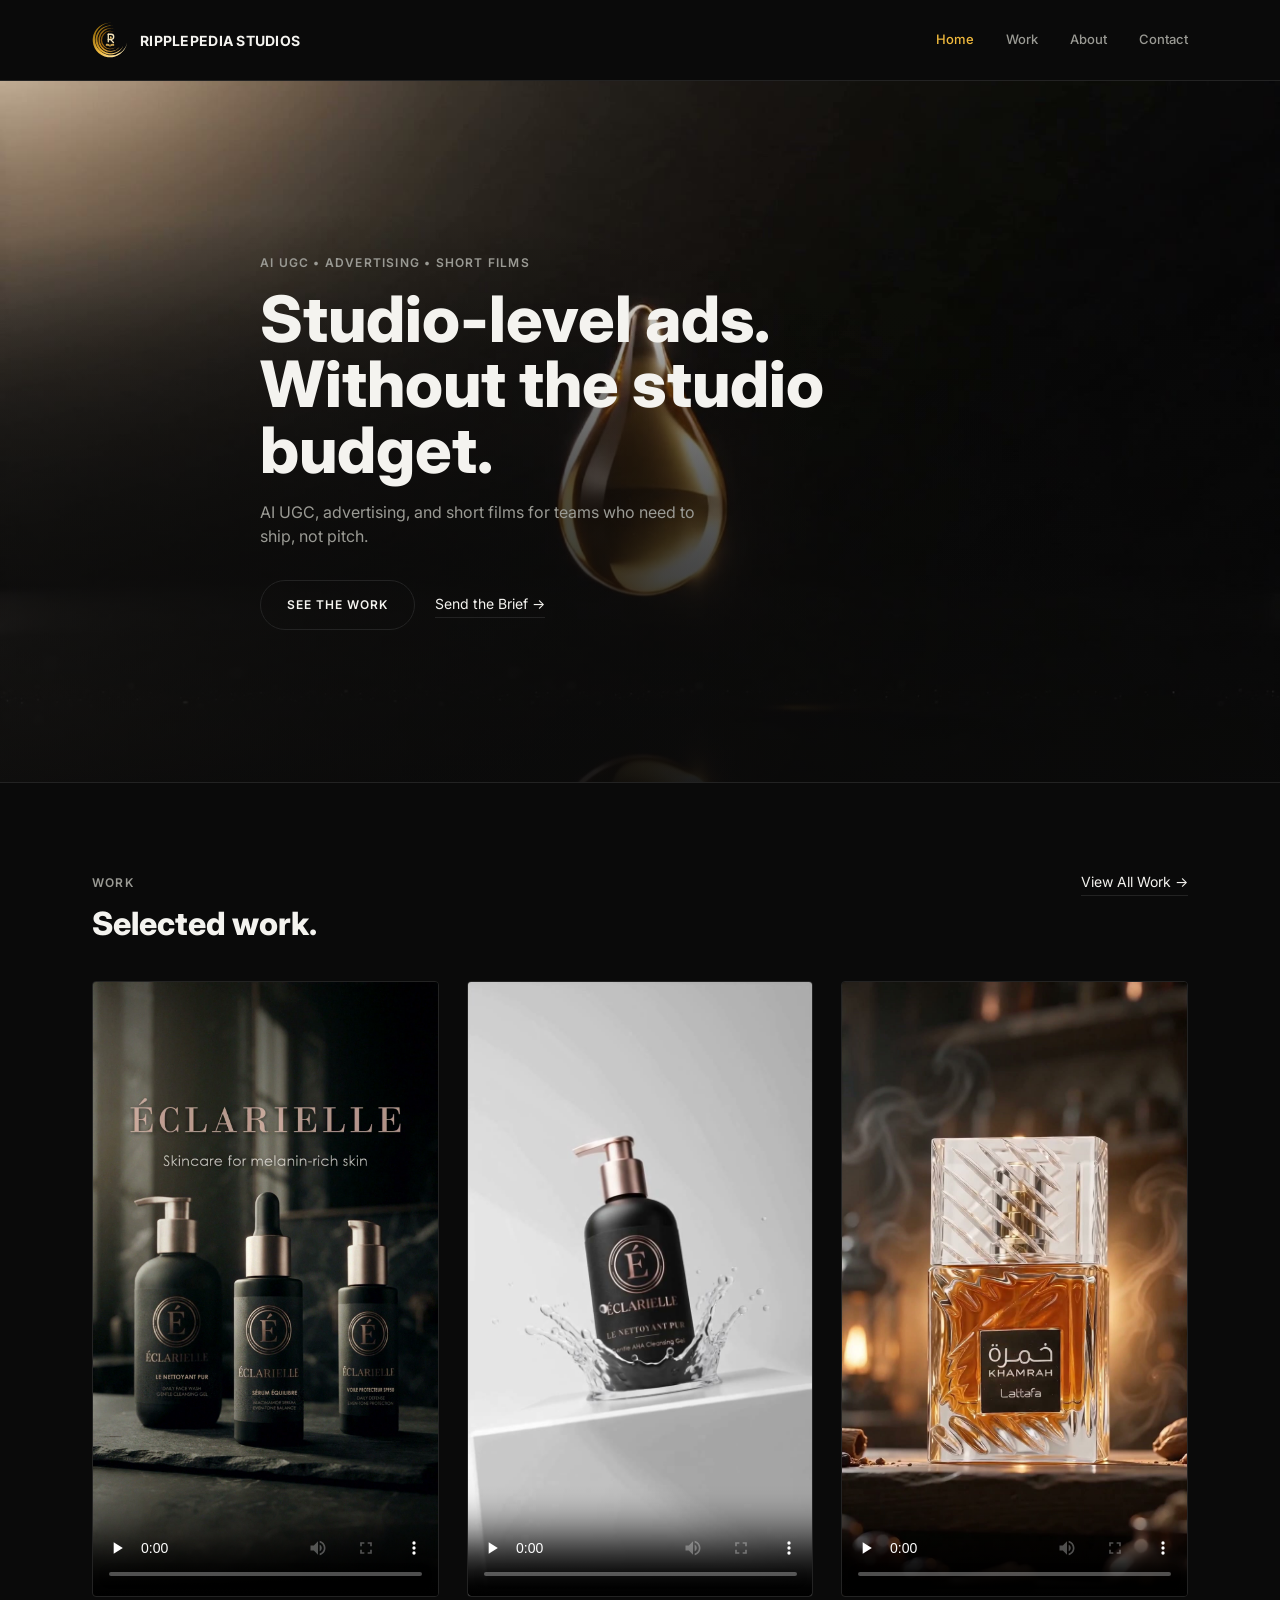
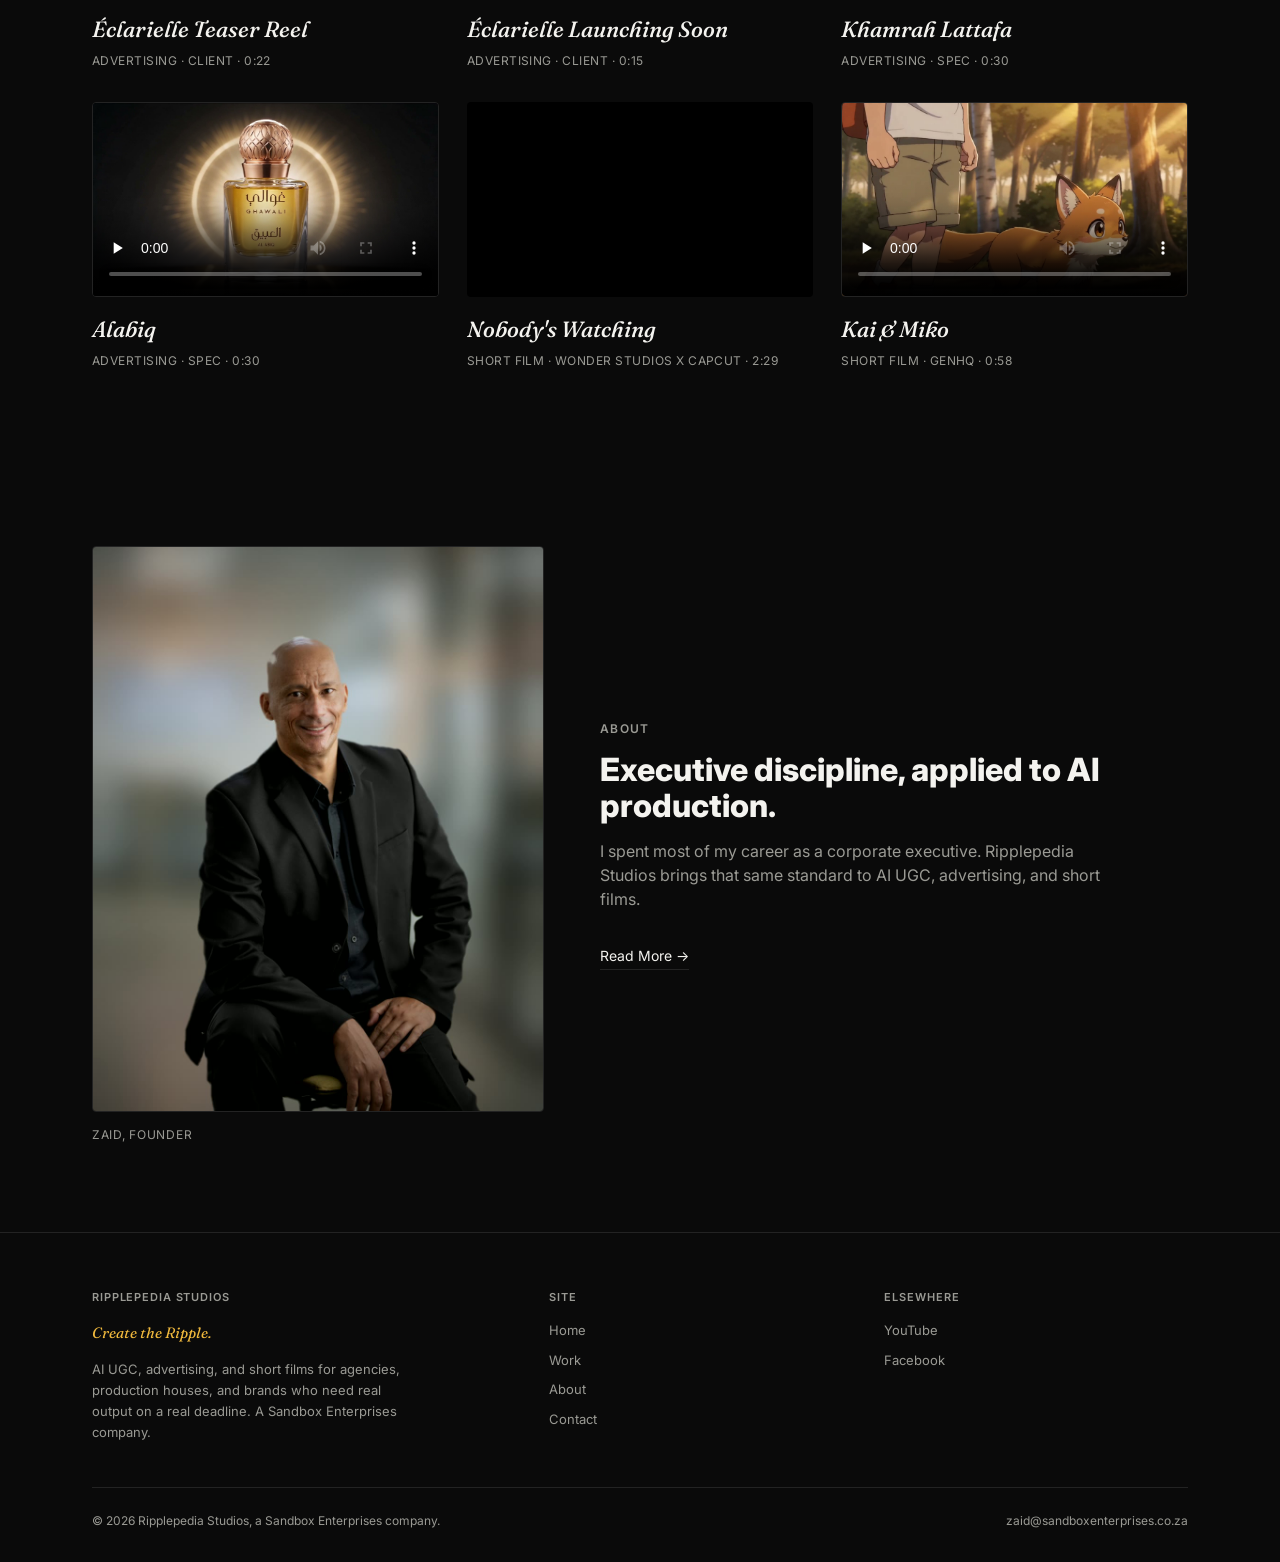
==== index.html @ 7e69c786 "Initial publish of the Ripplepedia Studios portfolio site Four static pages (home, work, about, cont" ====
<!DOCTYPE html>
<html lang="en">
<head>
<meta charset="UTF-8">
<meta name="viewport" content="width=device-width, initial-scale=1.0">
<title>Ripplepedia Studios | AI UGC, Advertising &amp; Short Films</title>
<meta name="description" content="AI UGC, advertising, and short films for agencies, production houses, and brands who need real output on a real deadline.">
<link rel="preconnect" href="https://fonts.googleapis.com">
<link rel="preconnect" href="https://fonts.gstatic.com" crossorigin>
<link href="https://fonts.googleapis.com/css2?family=Fraunces:ital,wght@1,500&family=Inter:wght@400;500;600;700;800&display=swap" rel="stylesheet">
<link rel="icon" type="image/png" href="assets/favicon.png">
<link rel="apple-touch-icon" href="assets/apple-touch-icon.png">
<link rel="stylesheet" href="styles.css">
</head>
<body>

<header class="site-header">
  <div class="wrap">
    <a href="index.html" class="logo"><img src="assets/ripplepedia-mark.svg" alt="" width="36" height="36"><span>RIPPLEPEDIA STUDIOS</span></a>
    <nav class="main-nav">
      <a href="index.html" aria-current="page">Home</a>
      <a href="work.html">Work</a>
      <a href="about.html">About</a>
      <a href="contact.html">Contact</a>
    </nav>
  </div>
</header>

<section class="hero">
  <video class="hero-video" autoplay muted loop playsinline poster="footage/posters/alabiq.jpg">
    <source src="footage/hero-loop-final.mp4" type="video/mp4">
  </video>
  <div class="wrap">
    <p class="eyebrow">AI UGC &bull; Advertising &bull; Short Films</p>
    <h1>Studio-level ads.<br>Without the studio budget.</h1>
    <p class="hero-body">AI UGC, advertising, and short films for teams who need to ship, not pitch.</p>
    <div class="cta-row">
      <a href="work.html" class="cta-outline">See the Work</a>
      <a href="contact.html" class="cta-text">Send the Brief &rarr;</a>
    </div>
  </div>
</section>

<section>
  <div class="wrap">
    <div class="work-header-row">
      <div>
        <p class="eyebrow">Work</p>
        <h2 class="section-title">Selected work.</h2>
      </div>
      <a href="work.html" class="cta-text">View All Work &rarr;</a>
    </div>

    <div class="work-grid">

      <div class="work-card">
        <video class="thumb vertical" style="aspect-ratio:9/16;" controls preload="none" poster="footage/posters/eclarielle-teaser-lineup.jpg">
          <source src="footage/eclarielle-teaser.mp4" type="video/mp4">
        </video>
        <p class="project-title">&Eacute;clarielle Teaser Reel</p>
        <p class="work-caption">Advertising &middot; Client &middot; 0:22</p>
      </div>

      <div class="work-card">
        <video class="thumb vertical" style="aspect-ratio:9/16;" controls preload="none" poster="footage/posters/eclarielle-launching-soon.jpg">
          <source src="footage/eclarielle-launching-soon.mp4" type="video/mp4">
        </video>
        <p class="project-title">&Eacute;clarielle Launching Soon</p>
        <p class="work-caption">Advertising &middot; Client &middot; 0:15</p>
      </div>

      <div class="work-card">
        <video class="thumb vertical" style="aspect-ratio:9/16;" controls preload="none" poster="footage/posters/khamrah-lattafa-bottle.jpg">
          <source src="footage/khamrah-lattafa.mp4" type="video/mp4">
        </video>
        <p class="project-title">Khamrah Lattafa</p>
        <p class="work-caption">Advertising &middot; Spec &middot; 0:30</p>
      </div>

      <div class="work-card">
        <video class="thumb" style="aspect-ratio:16/9;" controls preload="none" poster="footage/posters/alabiq-halo.jpg">
          <source src="footage/alabiq.mp4" type="video/mp4">
        </video>
        <p class="project-title">Alabiq</p>
        <p class="work-caption">Advertising &middot; Spec &middot; 0:30</p>
      </div>

      <div class="work-card">
        <iframe class="thumb" style="aspect-ratio:16/9;" src="https://player.vimeo.com/video/1225204789?title=0&amp;byline=0&amp;portrait=0" allow="autoplay; fullscreen; picture-in-picture" allowfullscreen loading="lazy"></iframe>
        <p class="project-title">Nobody's Watching</p>
        <p class="work-caption">Short Film &middot; Wonder Studios x CapCut &middot; 2:29</p>
      </div>

      <div class="work-card">
        <video class="thumb" style="aspect-ratio:16/9;" controls preload="none" poster="footage/posters/kai-and-miko.jpg">
          <source src="footage/kai-and-miko.mp4" type="video/mp4">
        </video>
        <p class="project-title">Kai &amp; Miko</p>
        <p class="work-caption">Short Film &middot; GenHQ &middot; 0:58</p>
      </div>

    </div>
  </div>
</section>

<section class="about-teaser">
  <div class="wrap">
    <figure class="portrait">
      <img class="thumb" src="assets/zaid-portrait-v2.jpg" alt="Zaid, founder of Ripplepedia Studios" width="960" height="1200" loading="lazy">
      <figcaption class="portrait-caption">Zaid, Founder</figcaption>
    </figure>
    <div>
      <p class="eyebrow">About</p>
      <h2 class="section-title">Executive discipline, applied to AI production.</h2>
      <p class="hero-body" style="max-width:520px;">I spent most of my career as a corporate executive. Ripplepedia Studios brings that same standard to AI UGC, advertising, and short films.</p>
      <a href="about.html" class="cta-text">Read More &rarr;</a>
    </div>
  </div>
</section>

<footer class="site-footer">
  <div class="wrap">
    <div class="footer-grid">
      <div>
        <h4>Ripplepedia Studios</h4>
        <p class="footer-tagline">Create the Ripple.</p>
        <p>AI UGC, advertising, and short films for agencies, production houses, and brands who need real output on a real deadline. A Sandbox Enterprises company.</p>
      </div>
      <div>
        <h4>Site</h4>
        <ul>
          <li><a href="index.html">Home</a></li>
          <li><a href="work.html">Work</a></li>
          <li><a href="about.html">About</a></li>
          <li><a href="contact.html">Contact</a></li>
        </ul>
      </div>
      <div>
        <h4>Elsewhere</h4>
        <ul>
          <li><a href="https://www.youtube.com/@ripplepedia" target="_blank" rel="noopener">YouTube</a></li>
          <li><a href="https://www.facebook.com/ripplepedia" target="_blank" rel="noopener">Facebook</a></li>
        </ul>
      </div>
    </div>
    <div class="footer-bottom">
      <span>&copy; 2026 Ripplepedia Studios, a Sandbox Enterprises company.</span>
      <span>zaid@sandboxenterprises.co.za</span>
    </div>
  </div>
</footer>

</body>
</html>
---- styles.css ----
/* Ripplepedia Studios — Studio Noir design system
   Tokens sourced from C:\Users\Zaid Patel\.claude\design.md */

:root {
  --bg: #0A0A0A;
  --text: #F4F3EF;
  --muted: #9A9A94;
  --border: #232323;
  --accent: #F0B93D;

  --font-sans: "Inter", system-ui, sans-serif;
  --font-serif: "Fraunces", Georgia, serif;
}

* { box-sizing: border-box; }

html { scroll-behavior: smooth; }

body {
  margin: 0;
  background: var(--bg);
  font-family: var(--font-sans);
  color: var(--text);
  line-height: 1.5;
}

img { max-width: 100%; display: block; }

.wrap {
  max-width: 1160px;
  margin: 0 auto;
  padding: 0 32px;
}

a { color: inherit; text-decoration: none; }

/* ---------- Header ---------- */

.site-header {
  background: var(--bg);
  border-bottom: 1px solid var(--border);
  position: sticky;
  top: 0;
  z-index: 50;
}

.site-header .wrap {
  display: flex;
  align-items: center;
  justify-content: space-between;
  padding-top: 22px;
  padding-bottom: 22px;
}

.logo {
  display: flex;
  align-items: center;
  gap: 12px;
  font-family: var(--font-sans);
  font-weight: 700;
  font-size: 14px;
  letter-spacing: .02em;
  color: var(--text);
}

.logo img { flex-shrink: 0; }

.main-nav { display: flex; align-items: center; gap: 32px; }

.main-nav a {
  font-size: 13px;
  font-weight: 500;
  color: var(--muted);
}

.main-nav a:hover,
.main-nav a[aria-current="page"] { color: var(--accent); }

@media (max-width: 640px) {
  .site-header .wrap { padding: 14px 20px; }
  .logo { gap: 8px; font-size: 11px; line-height: 1.25; }
  .logo img { width: 30px; height: 30px; }
  .main-nav { gap: 12px; }
  .main-nav a { font-size: 12px; }
}

/* ---------- CTAs ---------- */

.cta-outline {
  display: inline-flex;
  align-items: center;
  gap: 8px;
  border: 1px solid var(--border);
  color: var(--text);
  font-size: 12px;
  font-weight: 600;
  text-transform: uppercase;
  letter-spacing: .08em;
  padding: 15px 26px;
  border-radius: 999px;
}

.cta-outline:hover { border-color: var(--accent); color: var(--accent); }

.cta-text {
  display: inline-block;
  font-size: 14px;
  color: var(--text);
  border-bottom: 1px solid var(--border);
  padding-bottom: 3px;
}

.cta-text:hover { border-color: var(--accent); color: var(--accent); }

.cta-row { display: flex; gap: 20px; align-items: center; flex-wrap: wrap; }

/* ---------- Eyebrow / section label ---------- */

.eyebrow {
  font-size: 12px;
  text-transform: uppercase;
  letter-spacing: .1em;
  color: var(--muted);
  font-weight: 600;
  margin: 0 0 14px;
}

.section-title {
  font-family: var(--font-sans);
  font-weight: 800;
  font-size: 32px;
  line-height: 1.1;
  color: var(--text);
  margin: 0 0 16px;
}

.section-intro {
  font-size: 15px;
  color: var(--muted);
  max-width: 540px;
  margin: 0 0 40px;
}

section { padding: 88px 0; }

/* ---------- Hero ---------- */

.hero {
  position: relative;
  min-height: 78vh;
  display: flex;
  align-items: flex-end;
  background: radial-gradient(circle at 30% 20%, #16161a 0%, #0A0A0A 60%);
  border-bottom: 1px solid var(--border);
  overflow: hidden;
}

.hero-video {
  position: absolute;
  inset: 0;
  width: 100%;
  height: 100%;
  object-fit: cover;
}

.hero::after {
  content: "";
  position: absolute;
  inset: 0;
  background:
    radial-gradient(ellipse 90% 70% at 25% 68%, rgba(10,10,10,.72) 0%, rgba(10,10,10,.4) 45%, transparent 70%),
    linear-gradient(180deg, transparent 30%, rgba(10,10,10,.9) 100%);
  pointer-events: none;
}

.hero-placeholder-tag {
  position: absolute;
  top: 24px;
  right: 32px;
  font-size: 11px;
  text-transform: uppercase;
  letter-spacing: .08em;
  color: var(--border);
  border: 1px solid var(--border);
  padding: 6px 12px;
  border-radius: 999px;
  z-index: 2;
}

.hero .wrap { position: relative; z-index: 1; padding-bottom: 64px; padding-top: 64px; }

.hero h1 {
  font-family: var(--font-sans);
  font-weight: 800;
  font-size: 64px;
  line-height: 1.02;
  color: var(--text);
  margin: 0 0 18px;
  max-width: 760px;
}

.hero-body {
  font-size: 16px;
  color: var(--muted);
  max-width: 460px;
  margin: 0 0 32px;
}

@media (max-width: 700px) {
  .hero { min-height: 62vh; }
  .hero h1 { font-size: 40px; }
  .hero::after {
    background:
      radial-gradient(ellipse 130% 75% at 35% 55%, rgba(10,10,10,.8) 0%, rgba(10,10,10,.5) 50%, transparent 75%),
      linear-gradient(180deg, rgba(10,10,10,.25) 0%, rgba(10,10,10,.5) 20%, rgba(10,10,10,.93) 55%, rgba(10,10,10,.96) 100%);
  }
}

/* ---------- Work grid ---------- */

.work-header-row {
  display: flex;
  align-items: baseline;
  justify-content: space-between;
  flex-wrap: wrap;
  gap: 16px;
  margin-bottom: 40px;
}

.work-header-row .section-title { margin: 0; }

.work-grid {
  display: grid;
  grid-template-columns: repeat(3, 1fr);
  gap: 32px 28px;
}

.work-grid.work-grid-large { grid-template-columns: repeat(2, 1fr); gap: 48px 32px; }

@media (max-width: 900px) {
  .work-grid { grid-template-columns: repeat(2, 1fr); }
}

@media (max-width: 640px) {
  .work-grid,
  .work-grid.work-grid-large { grid-template-columns: 1fr; }
}

.work-card { display: block; }

.work-break { grid-column: 1 / -1; height: 0; }

.thumb {
  aspect-ratio: 16 / 10;
  background: linear-gradient(135deg, #17171a, #0A0A0A);
  border: 1px solid var(--border);
  border-radius: 4px;
  margin-bottom: 16px;
  display: flex;
  align-items: center;
  justify-content: center;
  color: var(--border);
  font-size: 11px;
  text-transform: uppercase;
  letter-spacing: .08em;
  position: relative;
  overflow: hidden;
}

video.thumb { width: 100%; height: auto; object-fit: cover; background: #000; }

iframe.thumb { width: 100%; height: auto; border: 0; background: #000; }

img.thumb { width: 100%; height: auto; object-fit: cover; background: #000; }

.thumb.vertical { aspect-ratio: 4 / 5; }

.thumb .play {
  width: 44px;
  height: 44px;
  border-radius: 50%;
  border: 1px solid var(--border);
  display: flex;
  align-items: center;
  justify-content: center;
  position: absolute;
}

.thumb .play svg { width: 14px; height: 14px; fill: var(--muted); margin-left: 2px; }

.work-card:hover .thumb { border-color: var(--accent); }
.work-card:hover .thumb .play { border-color: var(--accent); }
.work-card:hover .thumb .play svg { fill: var(--accent); }

.project-title {
  font-family: var(--font-serif);
  font-style: italic;
  font-weight: 500;
  font-size: 22px;
  color: var(--text);
  margin: 0 0 6px;
}

.work-caption {
  font-size: 12px;
  color: var(--muted);
  text-transform: uppercase;
  letter-spacing: .04em;
  margin: 0;
}

/* ---------- About teaser (home) ---------- */

.about-teaser .wrap {
  display: grid;
  grid-template-columns: 1fr 1.3fr;
  gap: 56px;
  align-items: center;
}

.about-teaser .thumb { aspect-ratio: 4 / 5; margin-bottom: 0; }

.portrait { margin: 0; }
.about-teaser .portrait .thumb { margin-bottom: 14px; }
.portrait-caption {
  font-size: 12px;
  text-transform: uppercase;
  letter-spacing: .06em;
  color: var(--muted);
  margin: 0;
}

@media (max-width: 800px) {
  .about-teaser .wrap { grid-template-columns: 1fr; }
}

/* ---------- Narrative (about page) ---------- */

.narrative { max-width: 640px; }

.narrative p {
  font-size: 16px;
  color: var(--muted);
  line-height: 1.75;
  margin: 0 0 22px;
}

.narrative .lede {
  font-family: var(--font-serif);
  font-style: italic;
  font-weight: 500;
  font-size: 26px;
  color: var(--text);
  line-height: 1.4;
}

.narrative blockquote {
  margin: 36px 0;
  padding-left: 22px;
  border-left: 2px solid var(--accent);
  font-family: var(--font-serif);
  font-style: italic;
  font-size: 22px;
  color: var(--text);
}

/* ---------- Contact ---------- */

.contact-hero { text-align: center; padding: 120px 0; }

.contact-hero .eyebrow { justify-content: center; display: block; text-align: center; }

.contact-email {
  display: block;
  font-family: var(--font-serif);
  font-style: italic;
  font-weight: 500;
  font-size: clamp(17px, 5.2vw, 44px);
  color: var(--text);
  margin: 24px 0 40px;
  word-break: break-word;
}

.contact-email:hover { color: var(--accent); }

.contact-links { display: flex; gap: 24px; justify-content: center; flex-wrap: wrap; margin-top: 32px; }

/* ---------- Footer ---------- */

.site-footer { border-top: 1px solid var(--border); padding: 56px 0 32px; }

.footer-grid {
  display: grid;
  grid-template-columns: 1.4fr 1fr 1fr;
  gap: 32px;
  padding-bottom: 32px;
}

@media (max-width: 700px) {
  .footer-grid { grid-template-columns: 1fr; }
}

.footer-grid h4 {
  color: var(--muted);
  font-size: 11px;
  text-transform: uppercase;
  letter-spacing: .08em;
  margin: 0 0 16px;
  font-weight: 600;
}

.footer-grid p { font-size: 13px; color: var(--muted); line-height: 1.6; max-width: 320px; }

.footer-grid .footer-tagline { color: var(--accent); font-family: var(--font-serif); font-style: italic; font-size: 15px; margin: 0 0 14px; }

.footer-grid ul { list-style: none; padding: 0; margin: 0; }
.footer-grid li { margin-bottom: 10px; font-size: 13px; }
.footer-grid a { color: var(--muted); }
.footer-grid a:hover { color: var(--accent); }

.footer-bottom {
  display: flex;
  justify-content: space-between;
  align-items: center;
  padding-top: 24px;
  border-top: 1px solid var(--border);
  font-size: 12px;
  color: var(--border);
  flex-wrap: wrap;
  gap: 8px;
}

.footer-bottom span { color: var(--muted); }
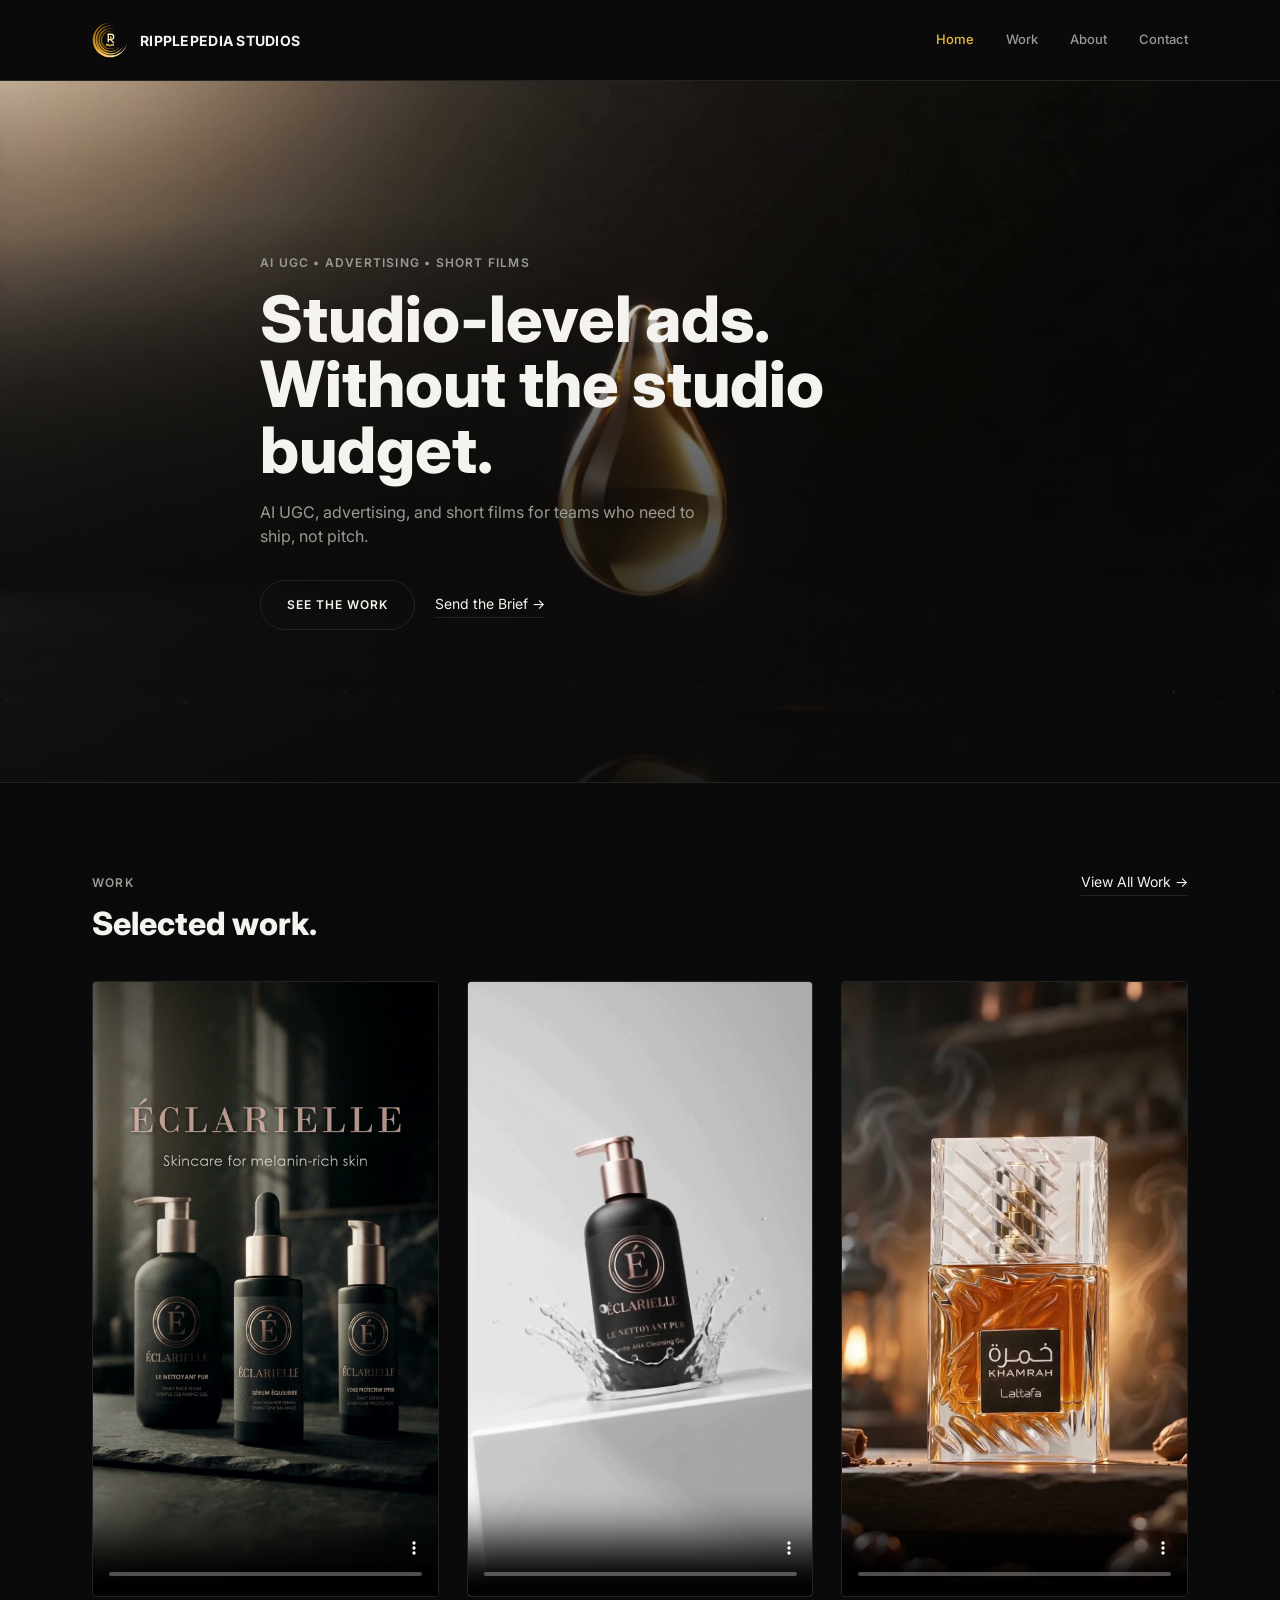
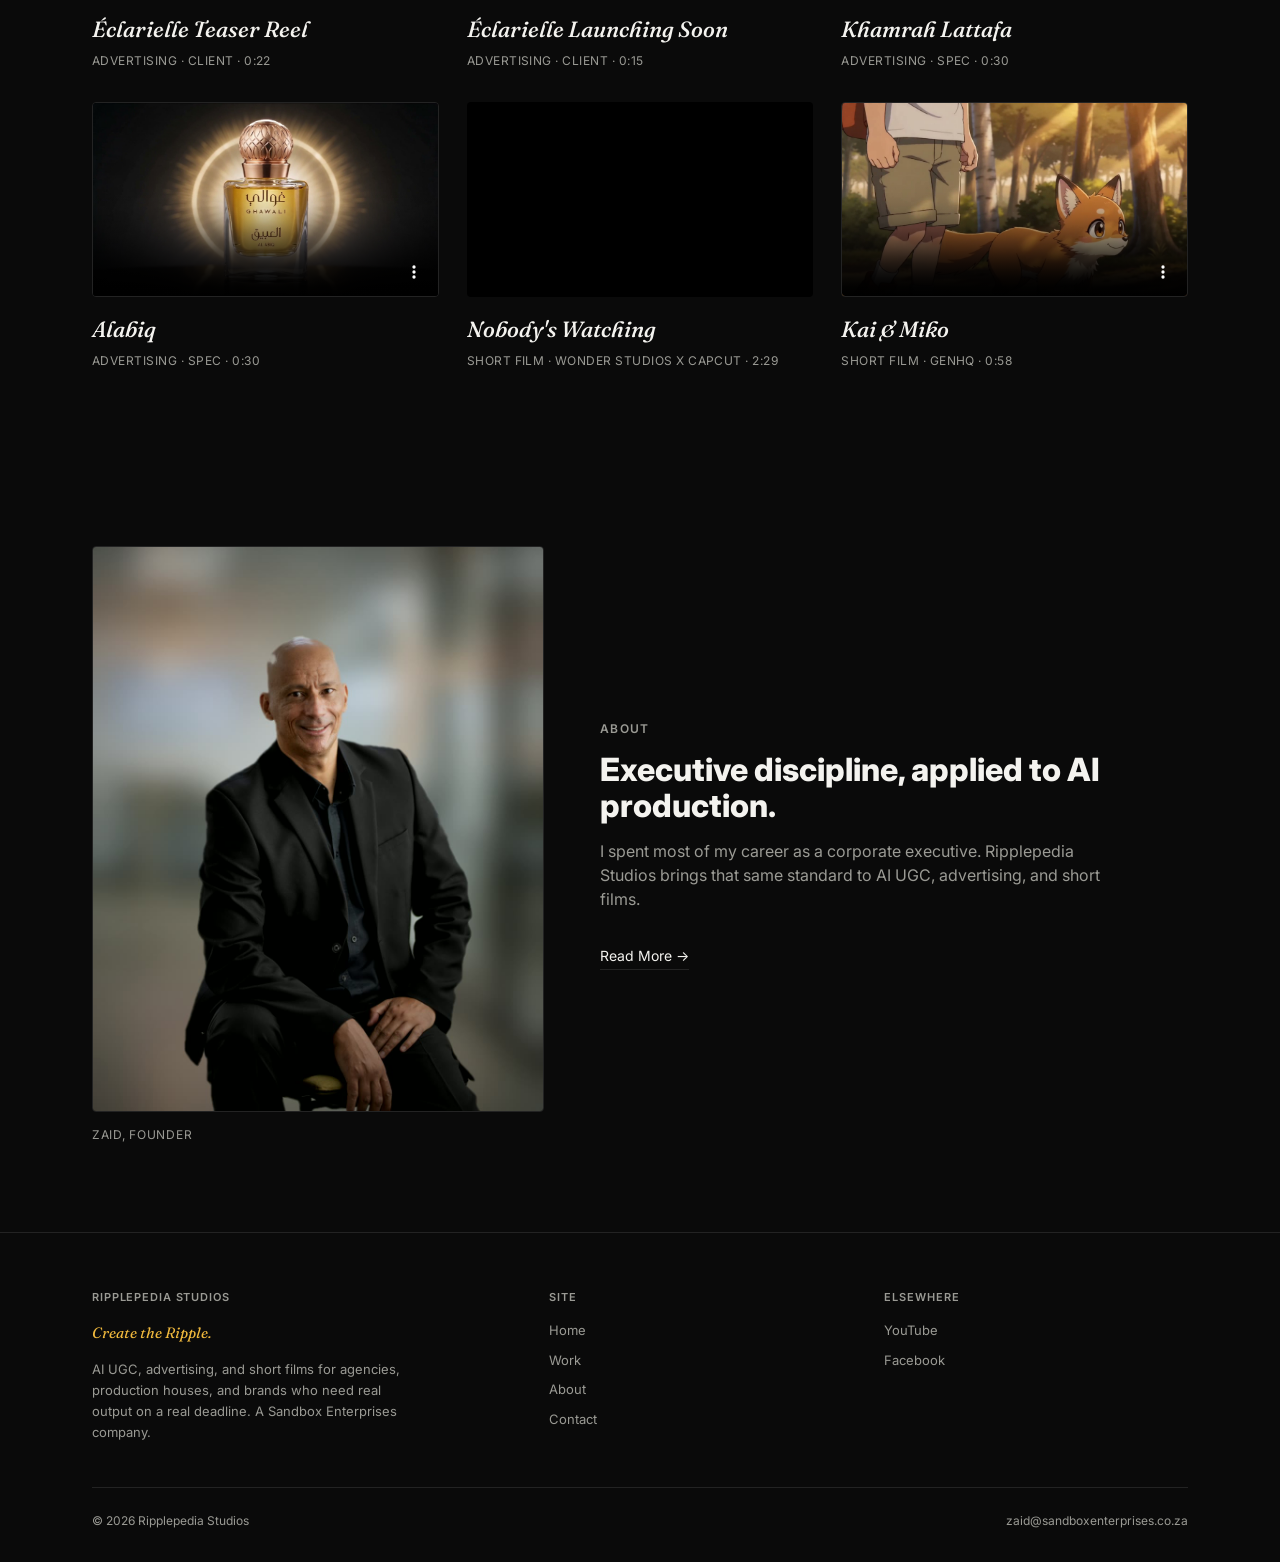
==== commit 95c3ae7a: "Footer: drop Sandbox Enterprises from copyright line Co-Authored-By: Claude Sonnet 5.5 <noreply@anth" ====
--- a/index.html
+++ b/index.html
@@ -5,6 +5,16 @@
 <meta name="viewport" content="width=device-width, initial-scale=1.0">
 <title>Ripplepedia Studios | AI UGC, Advertising &amp; Short Films</title>
 <meta name="description" content="AI UGC, advertising, and short films for agencies, production houses, and brands who need real output on a real deadline.">
+<meta property="og:type" content="website">
+<meta property="og:site_name" content="Ripplepedia Studios">
+<meta property="og:title" content="Ripplepedia Studios | AI UGC, Advertising &amp; Short Films">
+<meta property="og:description" content="AI UGC, advertising, and short films for agencies, production houses, and brands who need real output on a real deadline.">
+<meta property="og:url" content="https://ripplepedia.com/">
+<meta property="og:image" content="https://ripplepedia.com/assets/og-image.jpg">
+<meta property="og:image:width" content="1200">
+<meta property="og:image:height" content="630">
+<meta name="twitter:card" content="summary_large_image">
+<meta name="twitter:image" content="https://ripplepedia.com/assets/og-image.jpg">
 <link rel="preconnect" href="https://fonts.googleapis.com">
 <link rel="preconnect" href="https://fonts.gstatic.com" crossorigin>
 <link href="https://fonts.googleapis.com/css2?family=Fraunces:ital,wght@1,500&family=Inter:wght@400;500;600;700;800&display=swap" rel="stylesheet">
@@ -144,7 +154,7 @@
       </div>
     </div>
     <div class="footer-bottom">
-      <span>&copy; 2026 Ripplepedia Studios, a Sandbox Enterprises company.</span>
+      <span>&copy; 2026 Ripplepedia Studios</span>
       <span>zaid@sandboxenterprises.co.za</span>
     </div>
   </div>
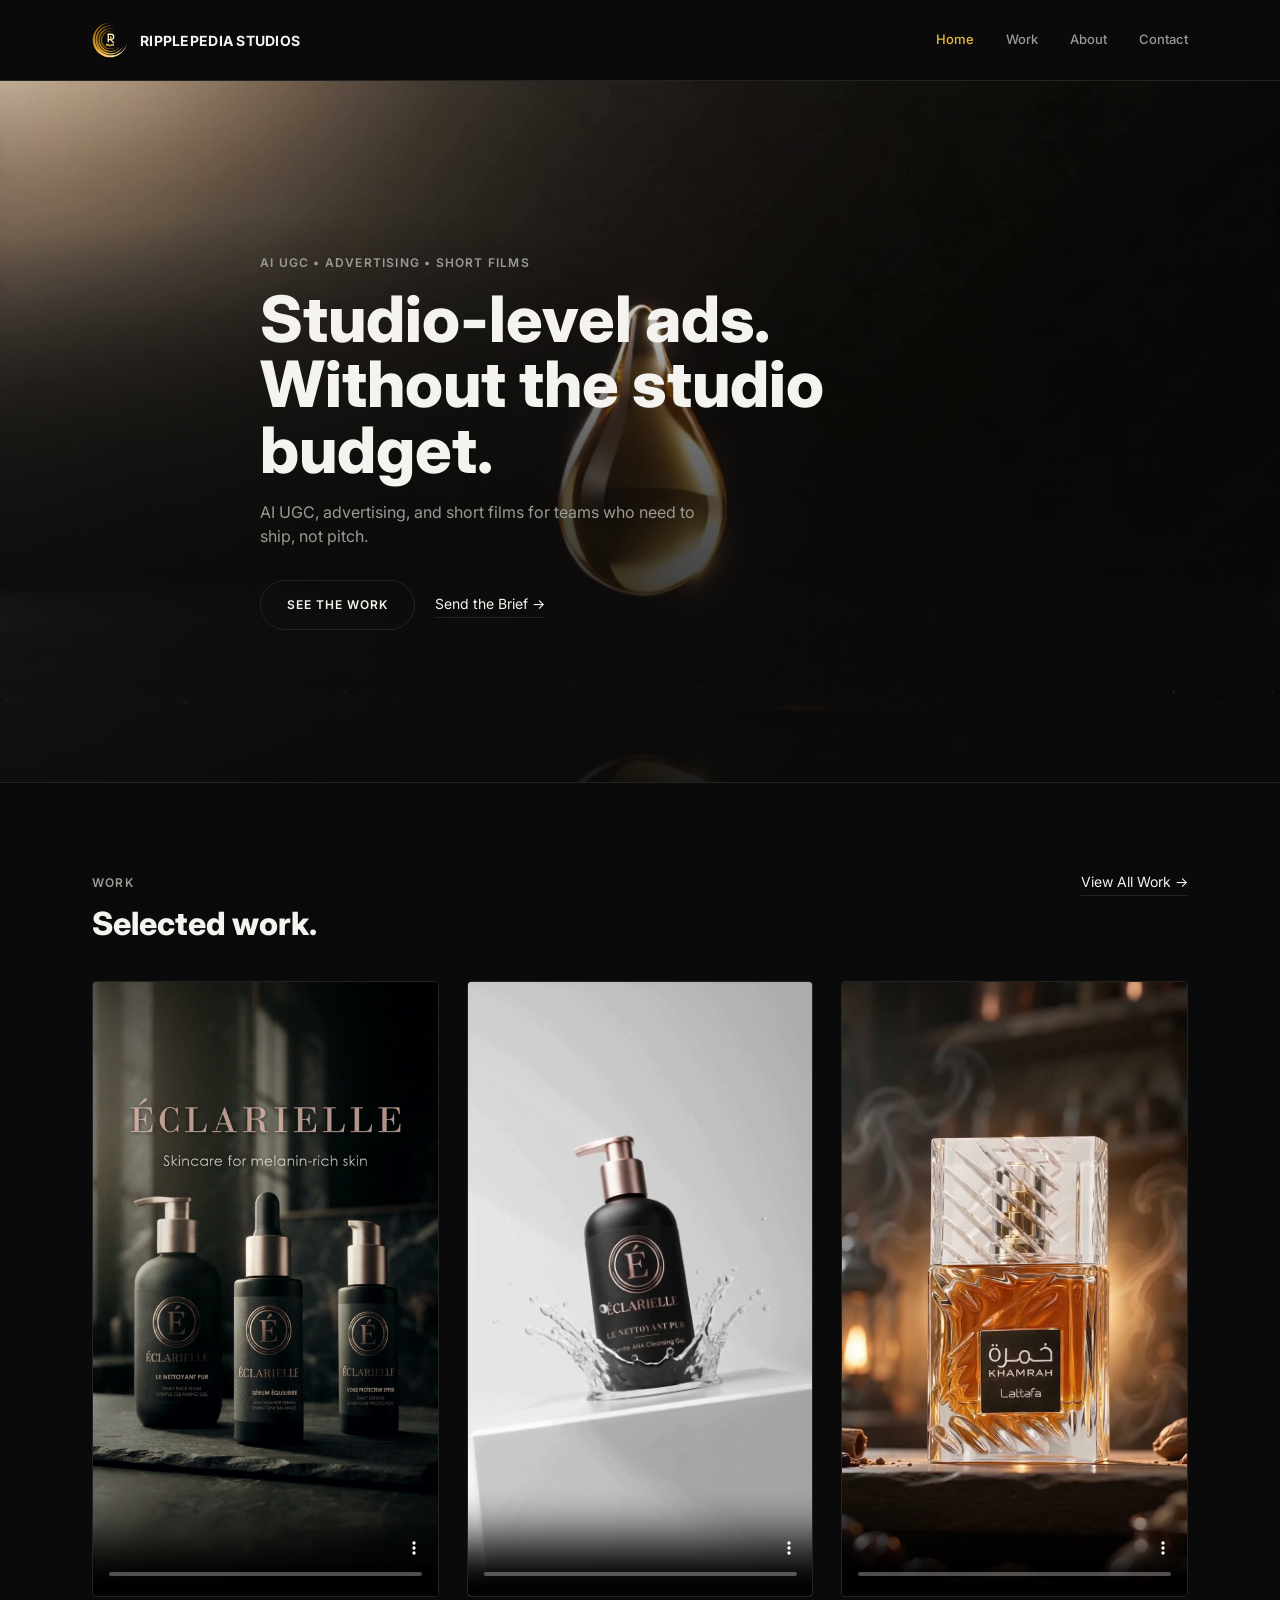
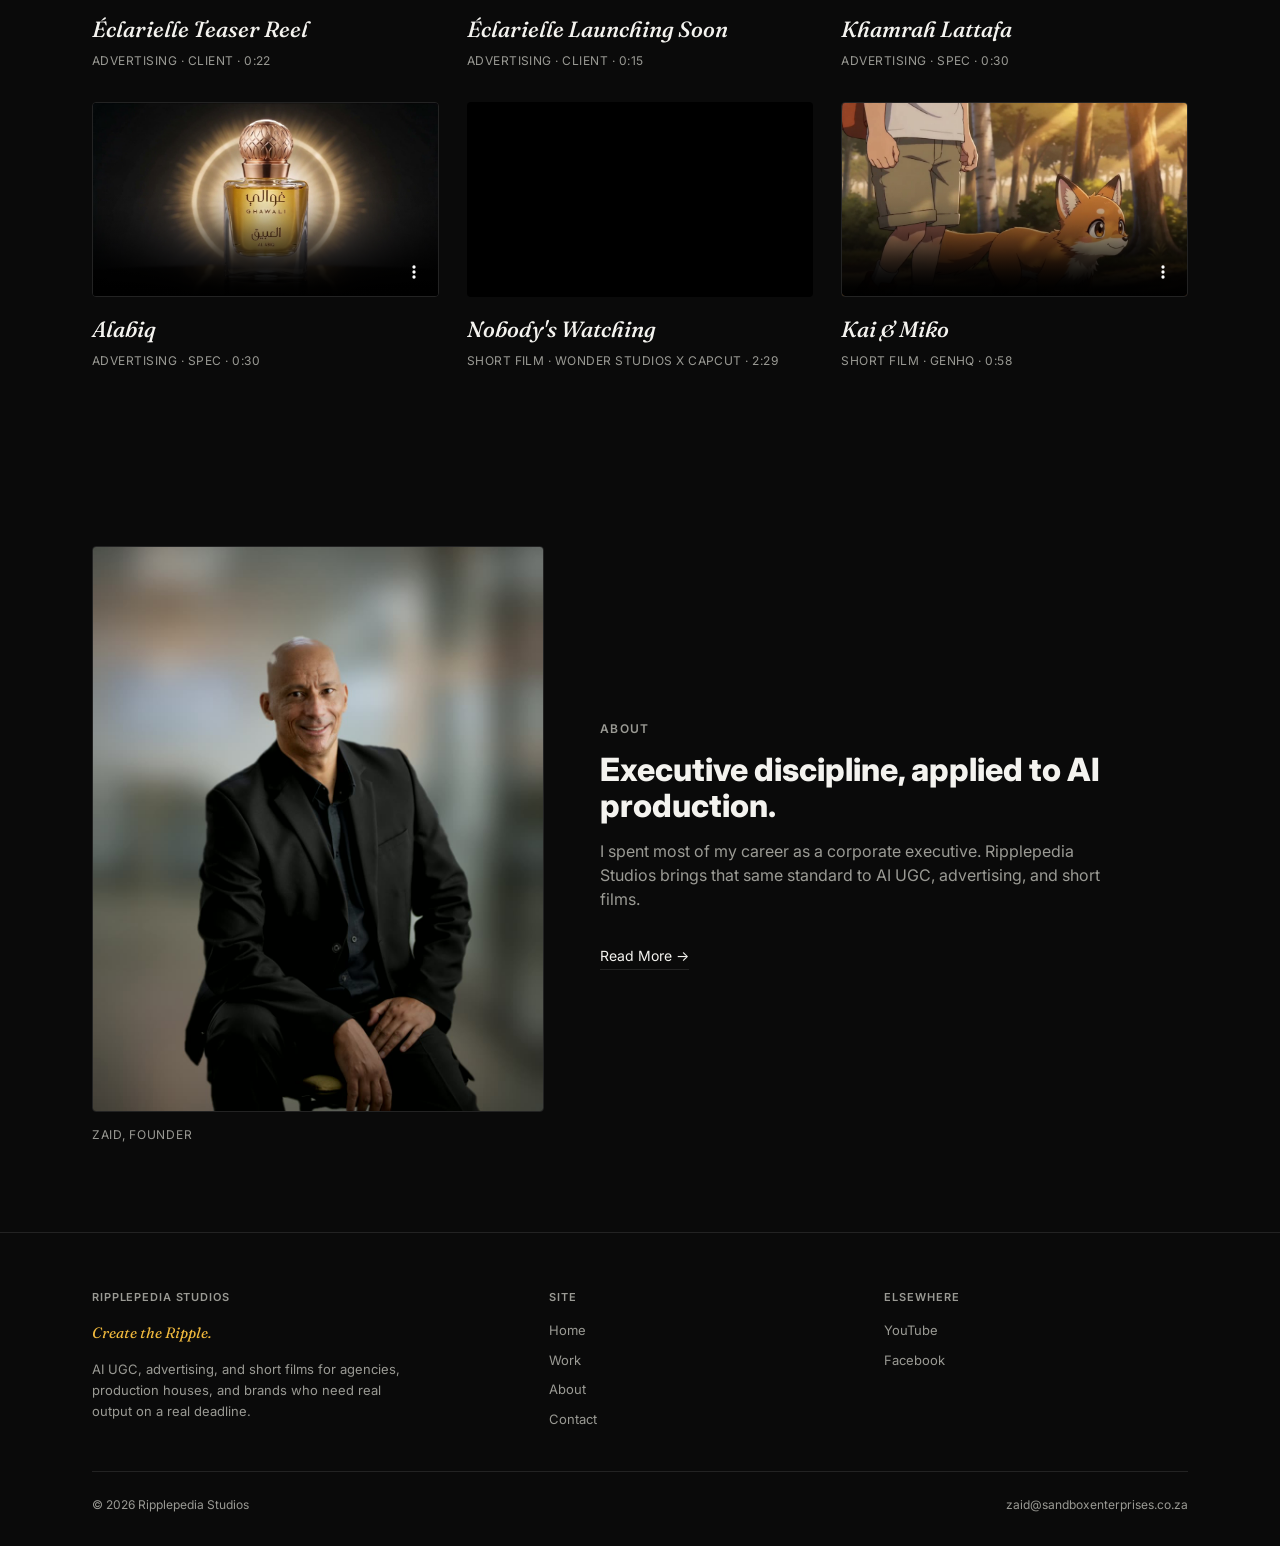
==== commit 48be886b: "Footer: remove Sandbox Enterprises tagline sentence Co-Authored-By: Claude Sonnet 5.5 <noreply@anthr" ====
--- a/index.html
+++ b/index.html
@@ -134,7 +134,7 @@
       <div>
         <h4>Ripplepedia Studios</h4>
         <p class="footer-tagline">Create the Ripple.</p>
-        <p>AI UGC, advertising, and short films for agencies, production houses, and brands who need real output on a real deadline. A Sandbox Enterprises company.</p>
+        <p>AI UGC, advertising, and short films for agencies, production houses, and brands who need real output on a real deadline.</p>
       </div>
       <div>
         <h4>Site</h4>
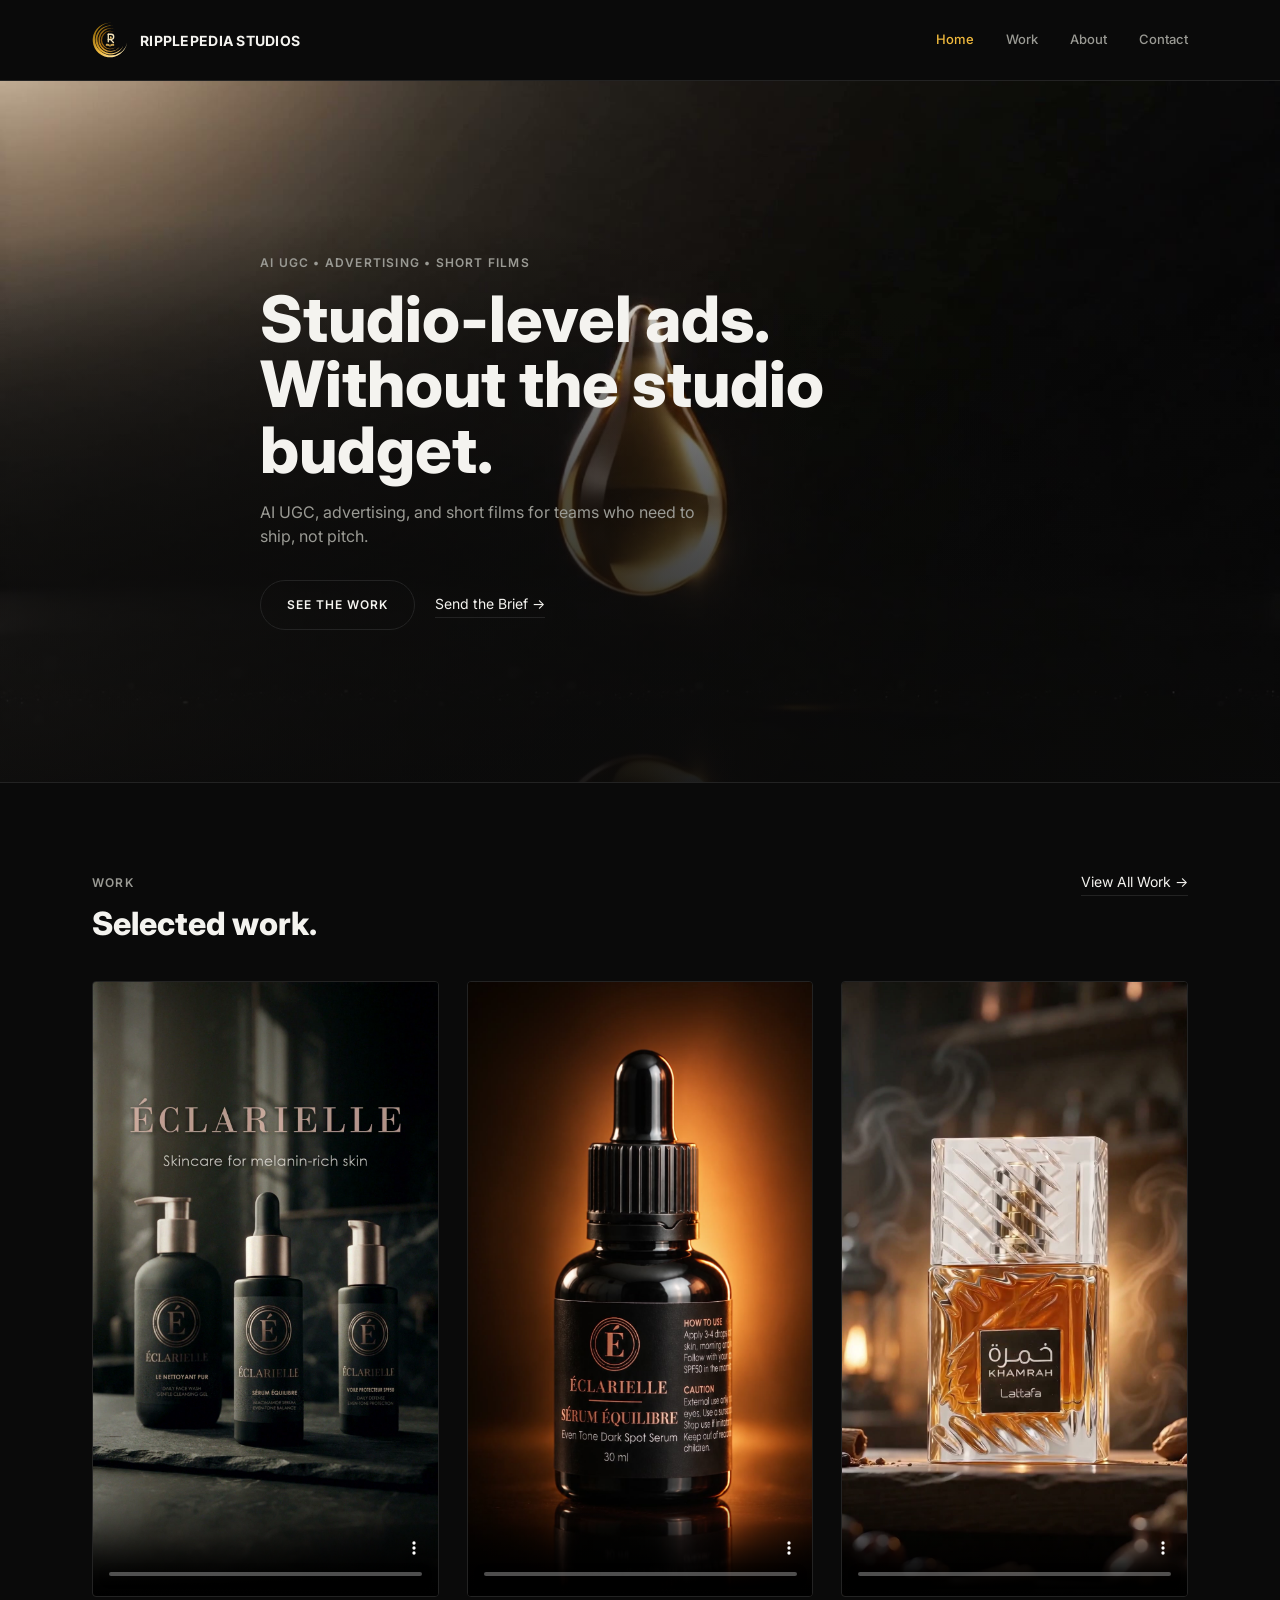
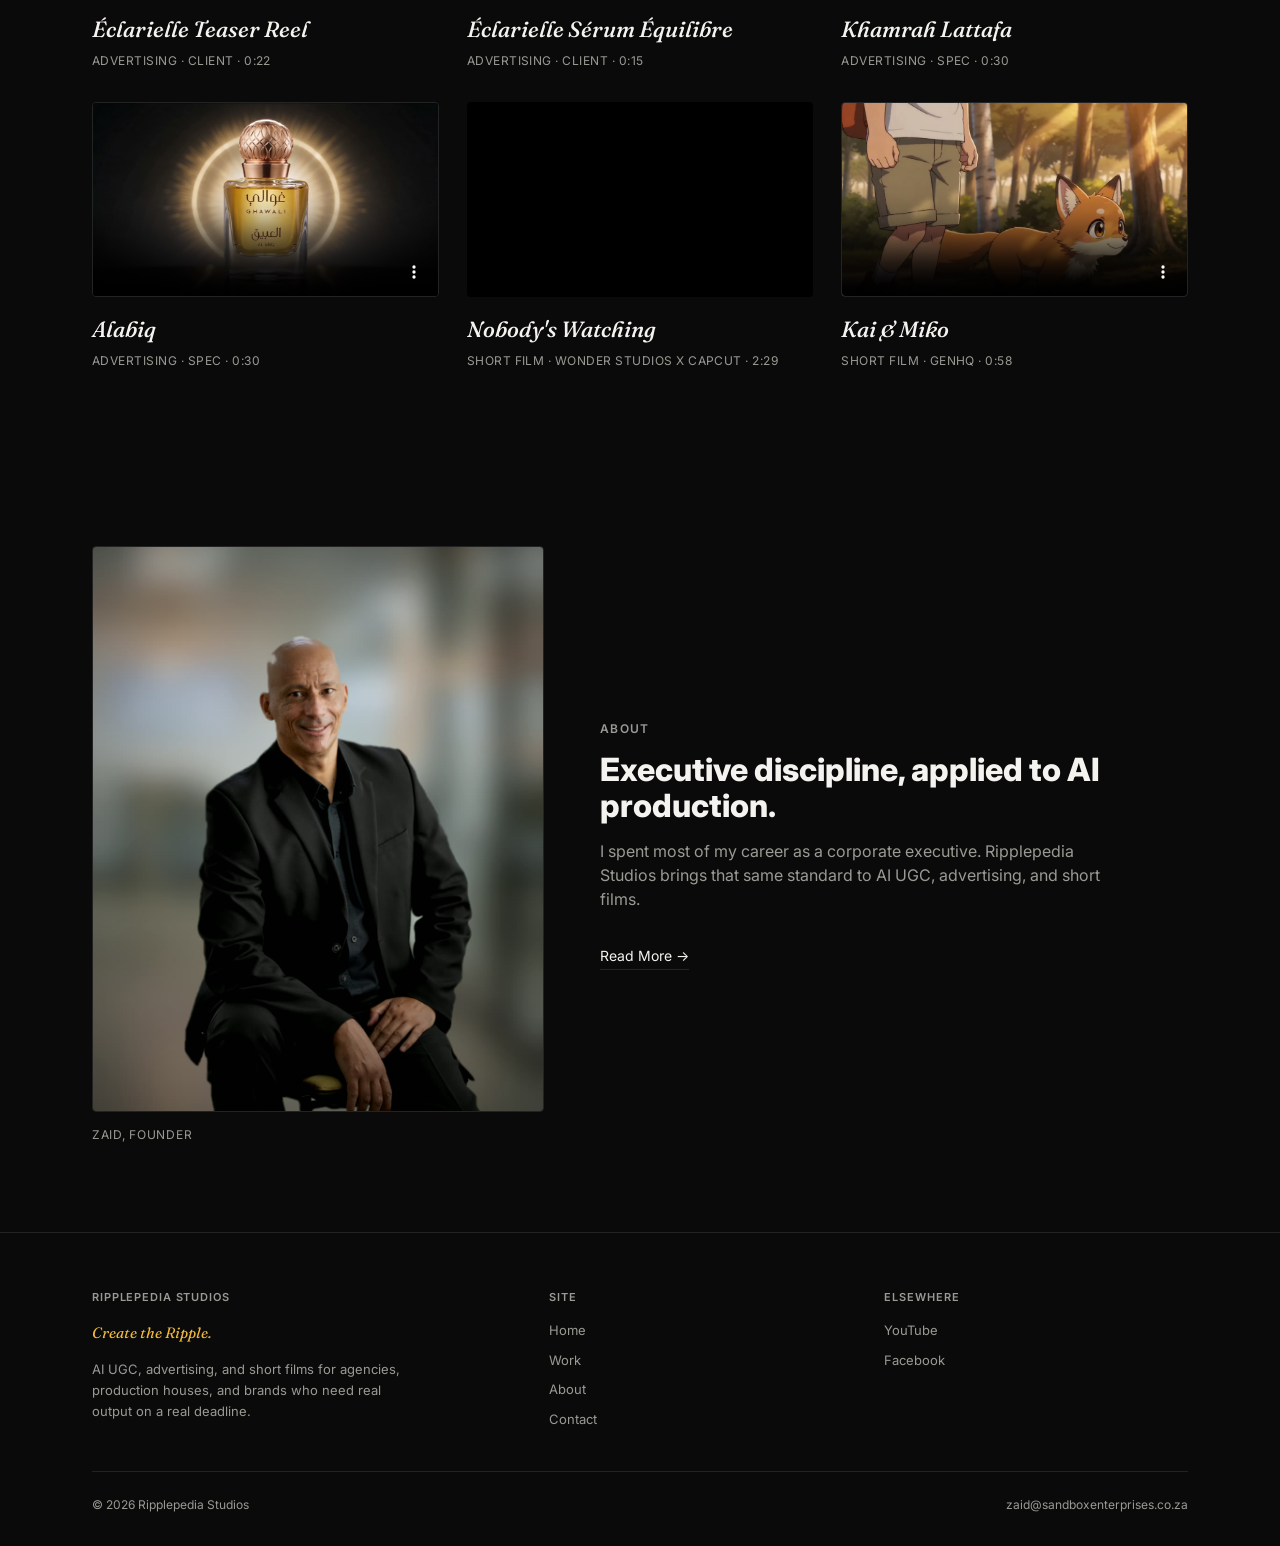
==== commit dd692e4f: "Home: swap Launching Soon for Serum Equilibre; rename Work card to Le Nettoyant Pur Co-Authored-By: " ====
--- a/index.html
+++ b/index.html
@@ -72,10 +72,10 @@
       </div>
 
       <div class="work-card">
-        <video class="thumb vertical" style="aspect-ratio:9/16;" controls preload="none" poster="footage/posters/eclarielle-launching-soon.jpg">
-          <source src="footage/eclarielle-launching-soon.mp4" type="video/mp4">
+        <video class="thumb vertical" style="aspect-ratio:9/16;" controls preload="none" poster="footage/posters/eclarielle-serum-motion.jpg">
+          <source src="footage/eclarielle-serum-motion.mp4" type="video/mp4">
         </video>
-        <p class="project-title">&Eacute;clarielle Launching Soon</p>
+        <p class="project-title">&Eacute;clarielle S&eacute;rum &Eacute;quilibre</p>
         <p class="work-caption">Advertising &middot; Client &middot; 0:15</p>
       </div>
 
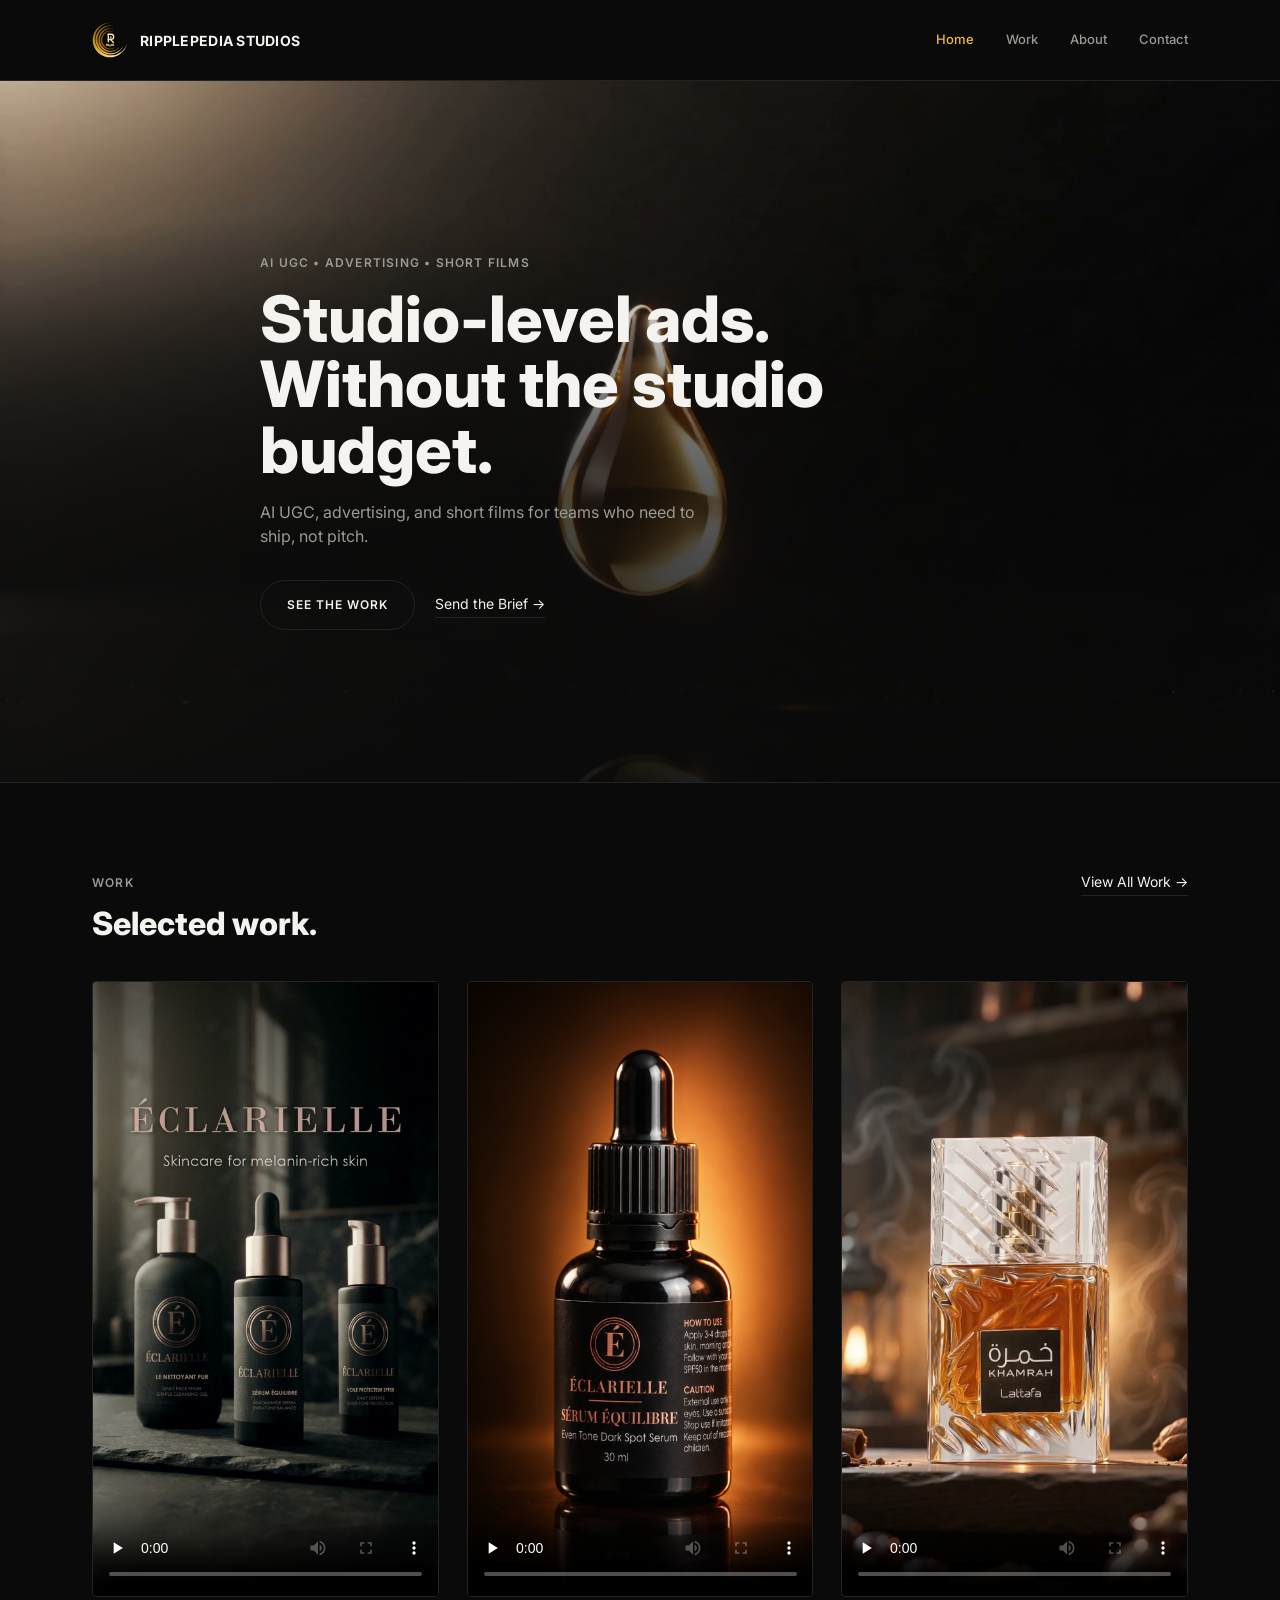
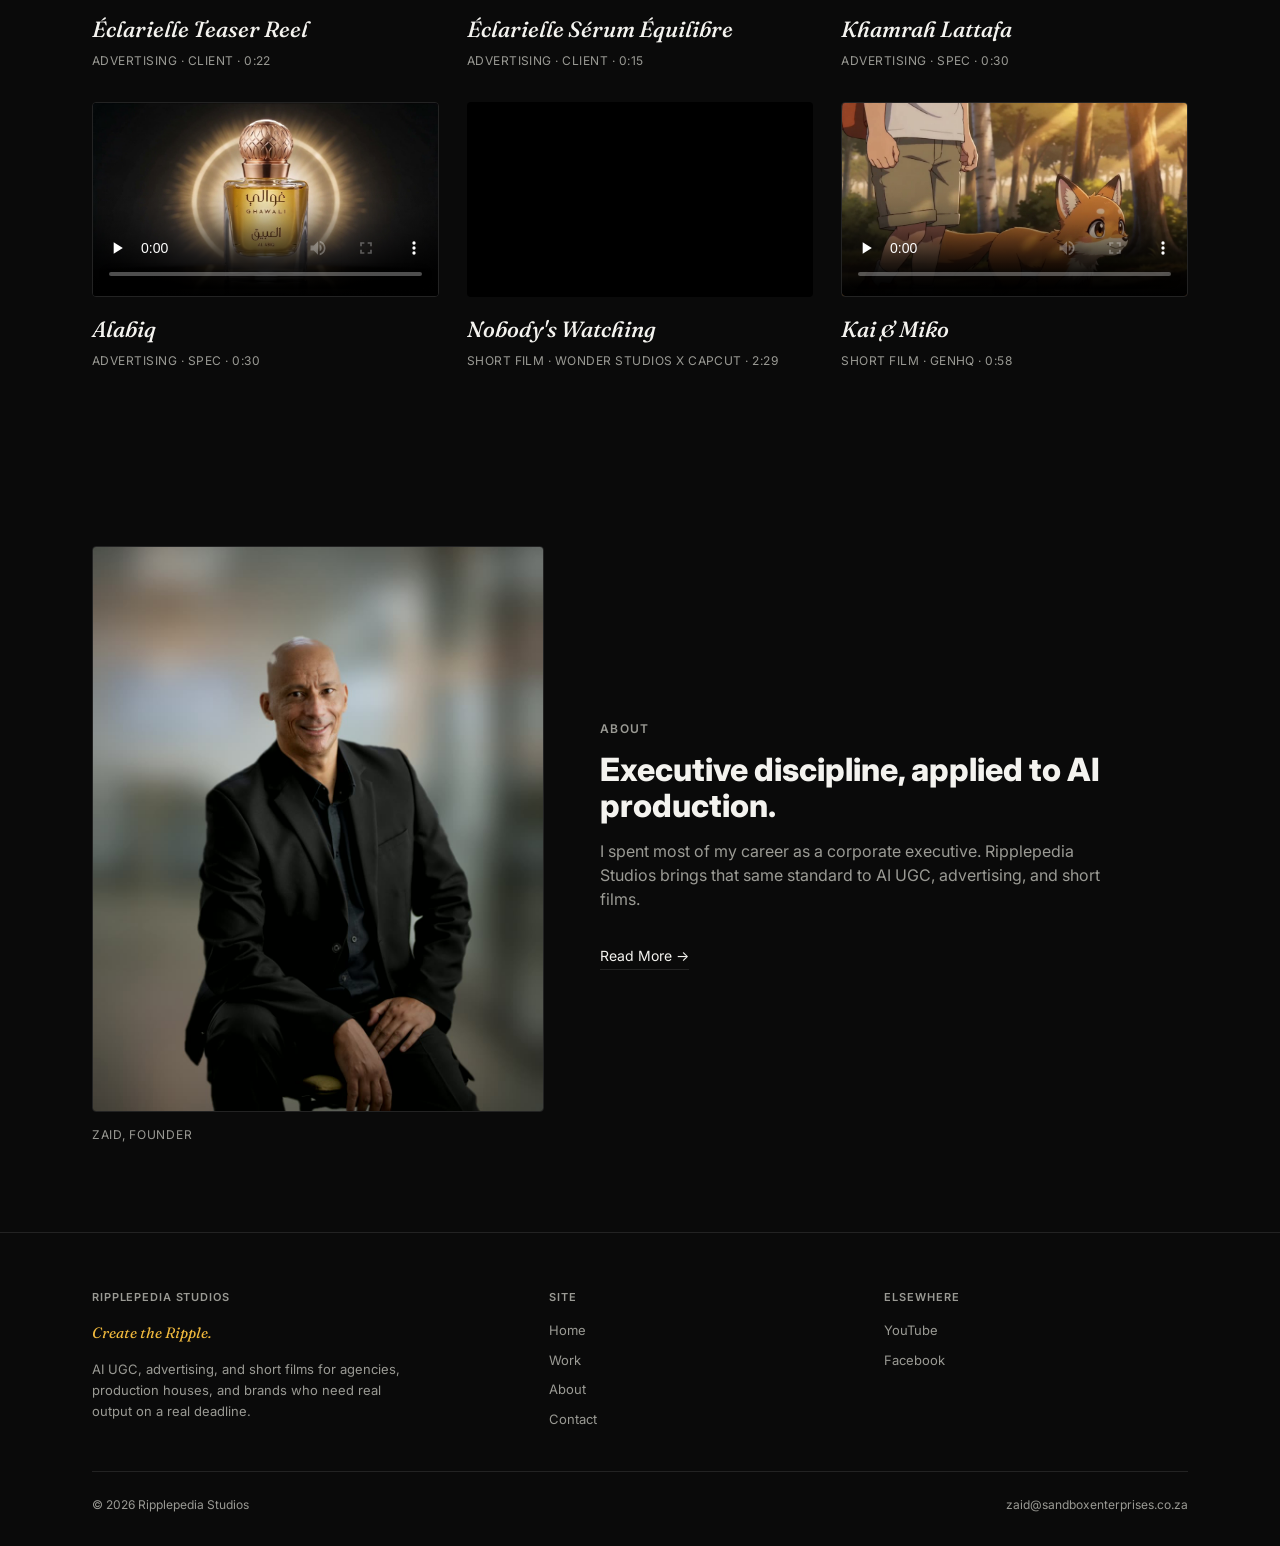
==== commit 1d27080d: "New hero loop: add Serum Equilibre beats after Tenebrique Co-Authored-By: Claude Sonnet 5.5 <noreply" ====
--- a/index.html
+++ b/index.html
@@ -38,7 +38,7 @@
 
 <section class="hero">
   <video class="hero-video" autoplay muted loop playsinline poster="footage/posters/alabiq.jpg">
-    <source src="footage/hero-loop-final.mp4" type="video/mp4">
+    <source src="footage/hero-loop-v3.mp4" type="video/mp4">
   </video>
   <div class="wrap">
     <p class="eyebrow">AI UGC &bull; Advertising &bull; Short Films</p>
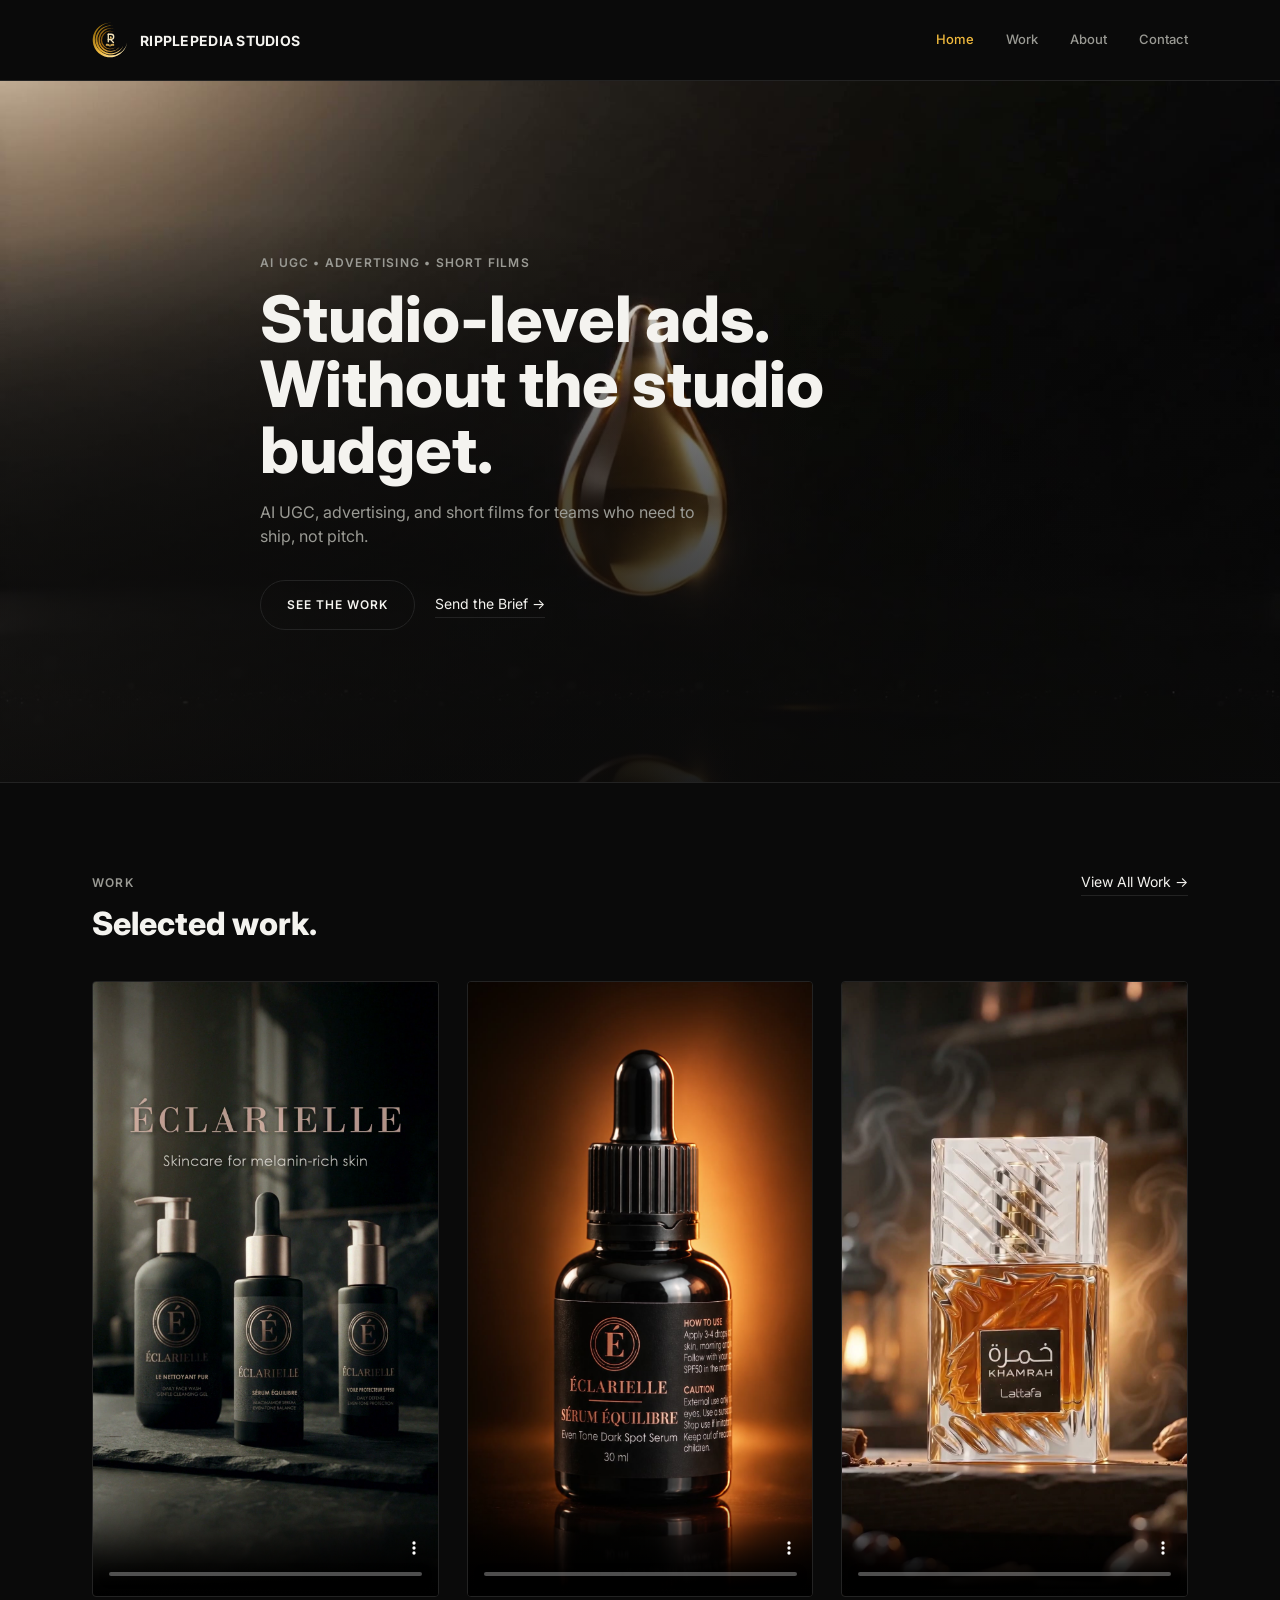
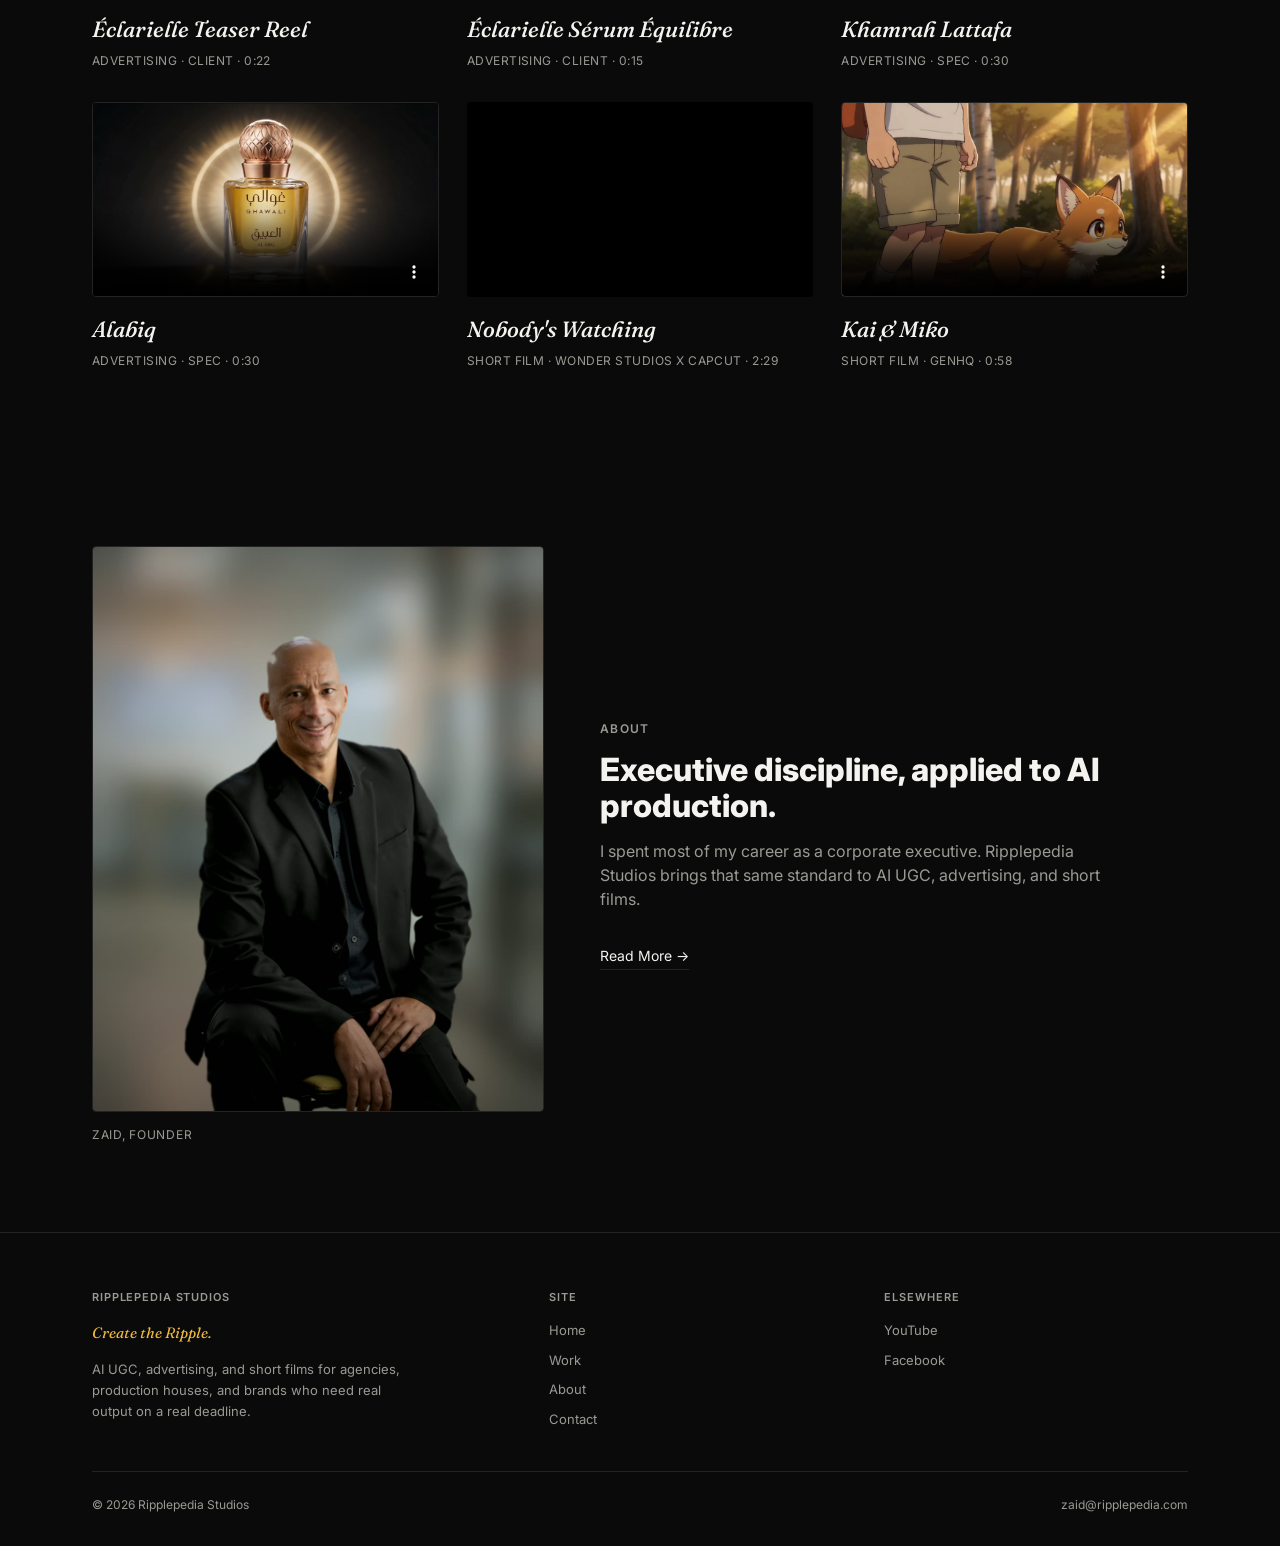
==== commit 4b564ac2: "Contact email: zaid@ripplepedia.com Co-Authored-By: Claude Sonnet 5.5 <noreply@anthropic.com>" ====
--- a/index.html
+++ b/index.html
@@ -155,7 +155,7 @@
     </div>
     <div class="footer-bottom">
       <span>&copy; 2026 Ripplepedia Studios</span>
-      <span>zaid@sandboxenterprises.co.za</span>
+      <span>zaid@ripplepedia.com</span>
     </div>
   </div>
 </footer>
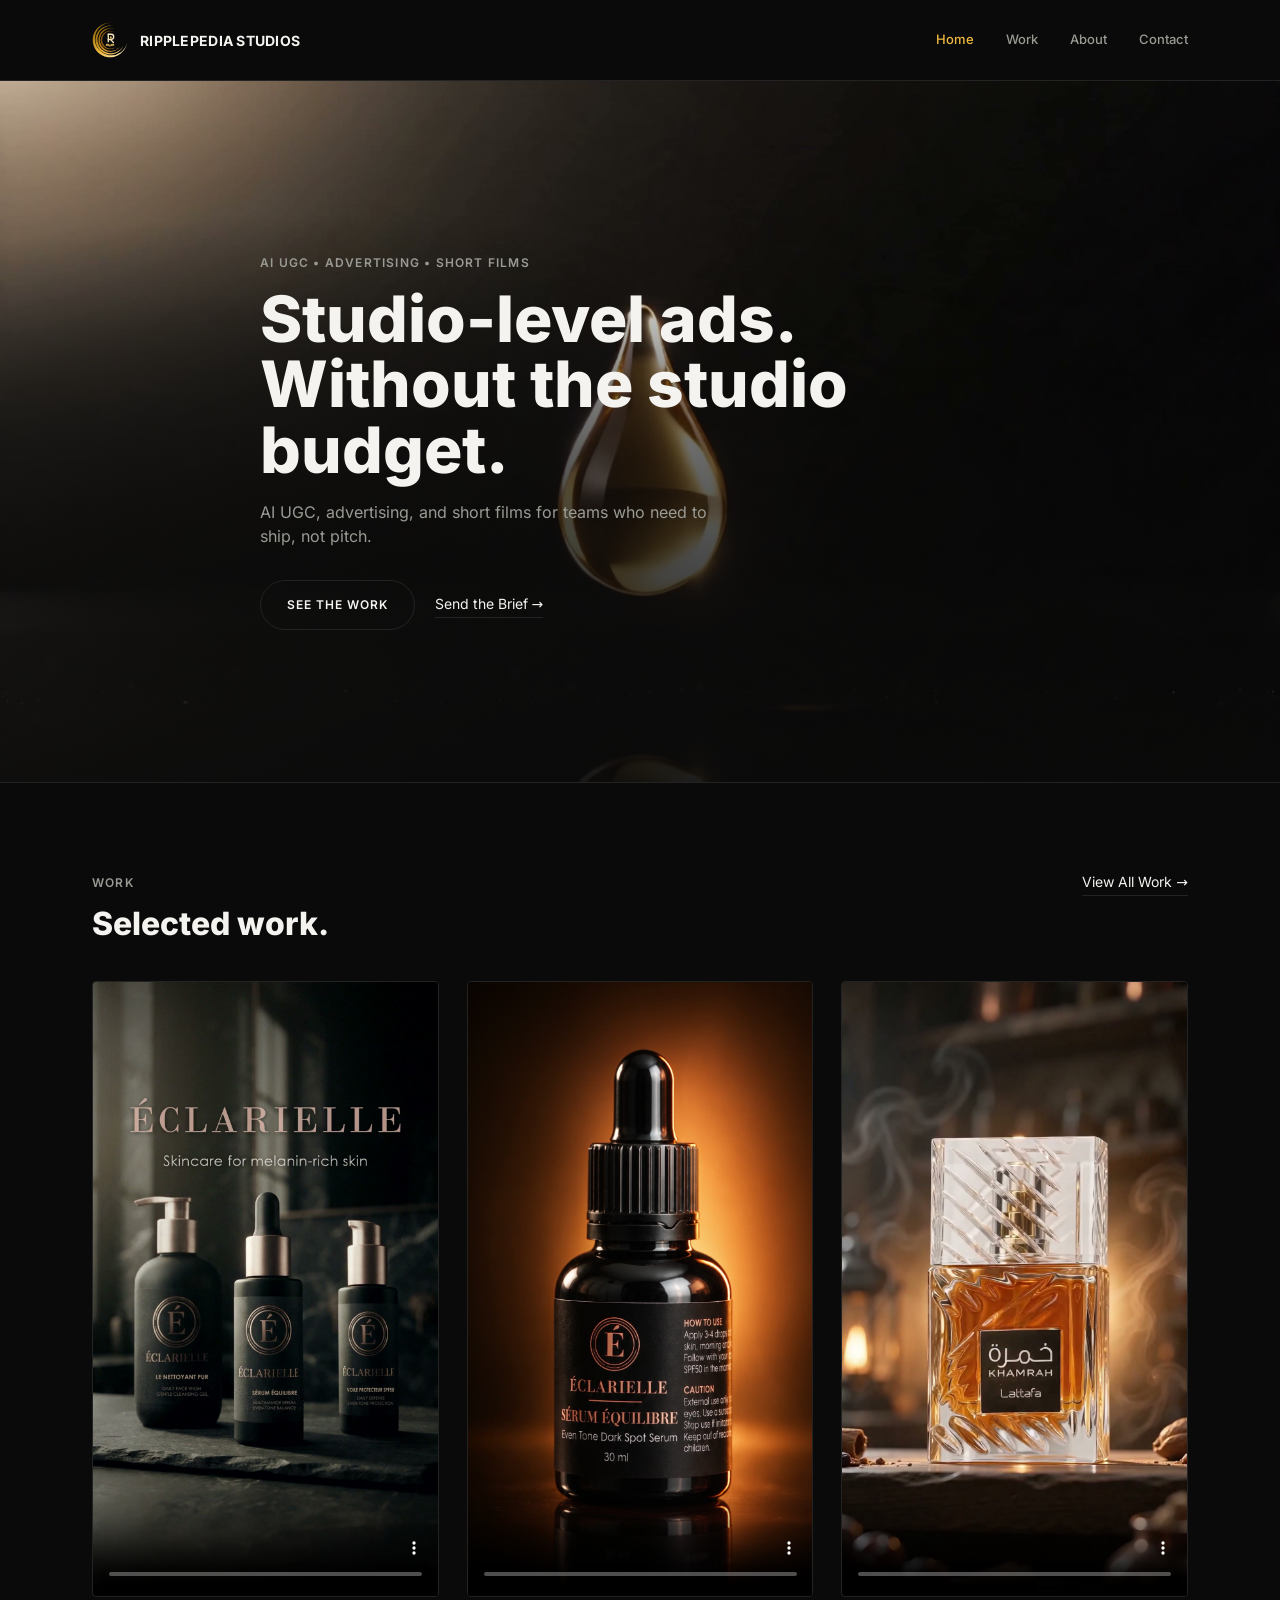
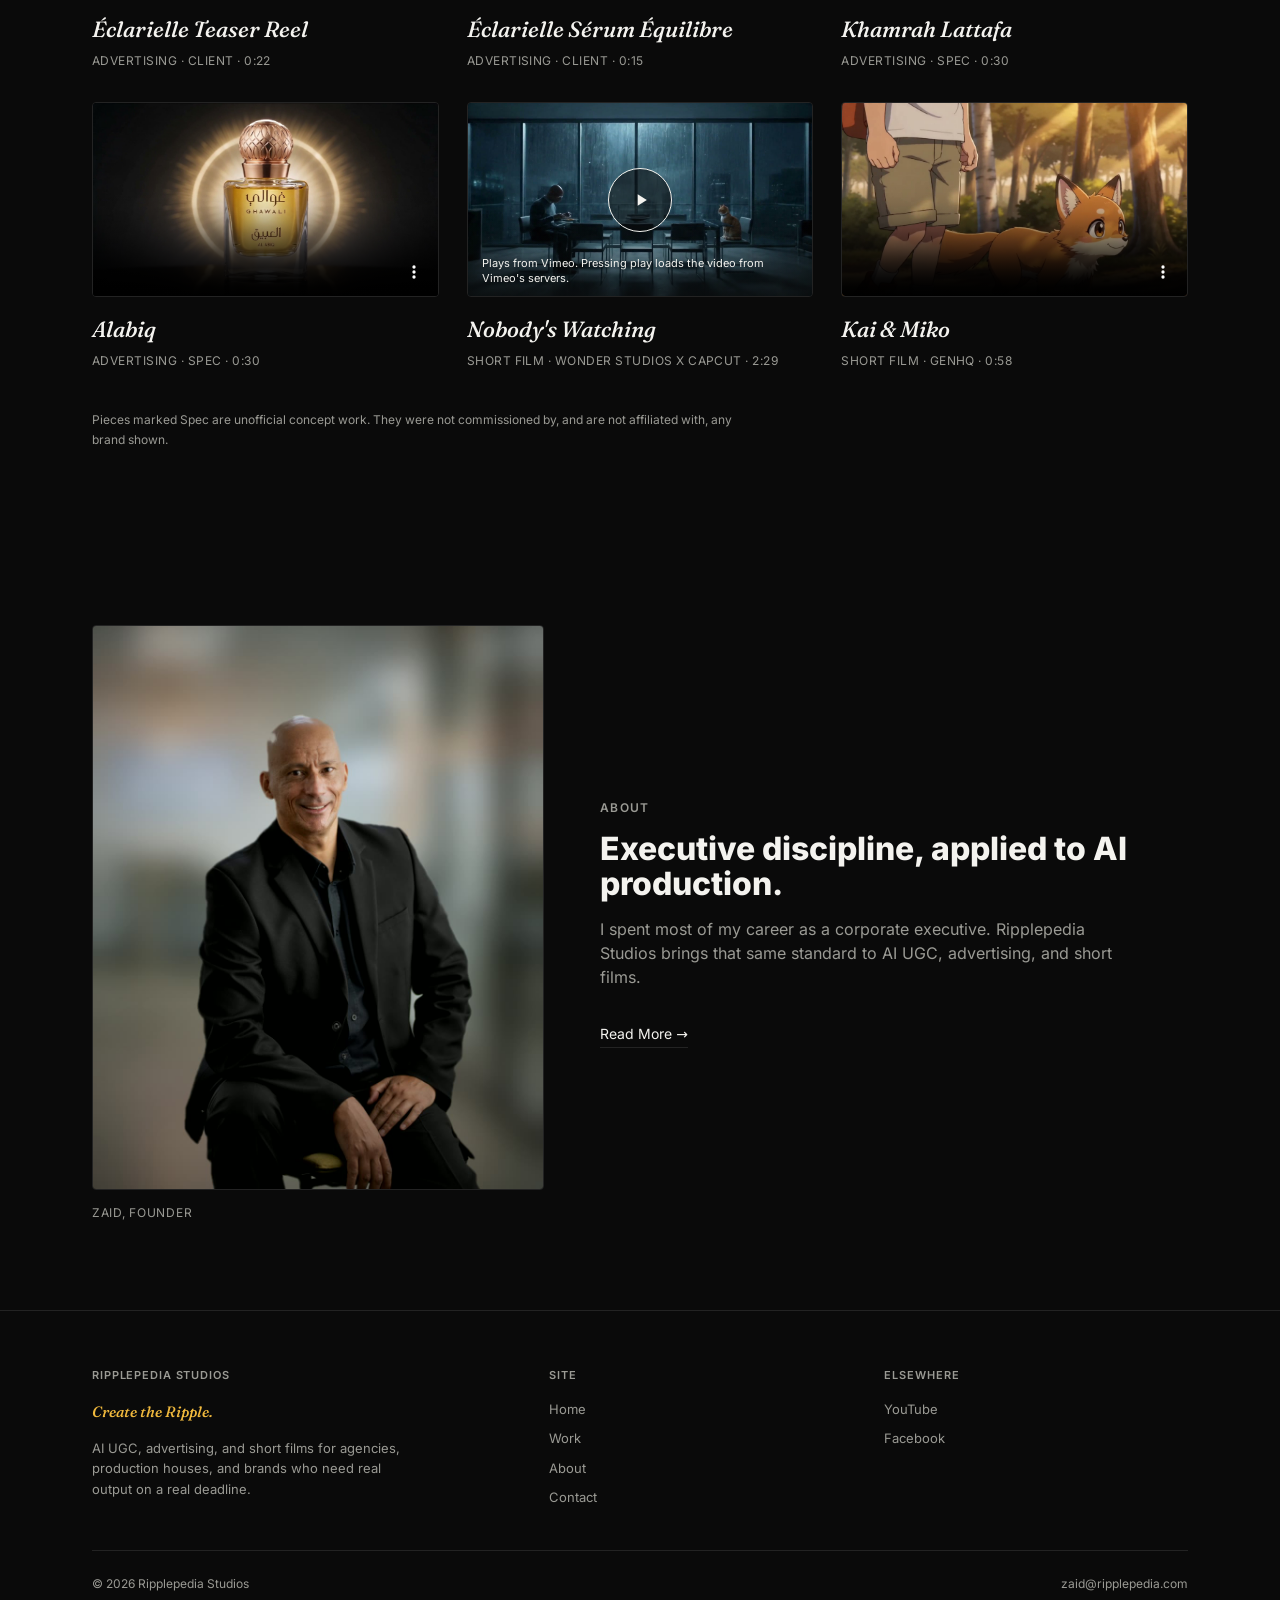
==== commit 3a807370: "Compliance: self-host fonts, Vimeo click-to-load, spec-work note Co-Authored-By: Claude Sonnet 5.5 <" ====
--- a/index.html
+++ b/index.html
@@ -15,9 +15,8 @@
 <meta property="og:image:height" content="630">
 <meta name="twitter:card" content="summary_large_image">
 <meta name="twitter:image" content="https://ripplepedia.com/assets/og-image.jpg">
-<link rel="preconnect" href="https://fonts.googleapis.com">
-<link rel="preconnect" href="https://fonts.gstatic.com" crossorigin>
-<link href="https://fonts.googleapis.com/css2?family=Fraunces:ital,wght@1,500&family=Inter:wght@400;500;600;700;800&display=swap" rel="stylesheet">
+<link rel="preload" href="assets/fonts/inter-latin.woff2" as="font" type="font/woff2" crossorigin>
+<link rel="preload" href="assets/fonts/fraunces-italic-latin.woff2" as="font" type="font/woff2" crossorigin>
 <link rel="icon" type="image/png" href="assets/favicon.png">
 <link rel="apple-touch-icon" href="assets/apple-touch-icon.png">
 <link rel="stylesheet" href="styles.css">
@@ -96,7 +95,12 @@
       </div>
 
       <div class="work-card">
-        <iframe class="thumb" style="aspect-ratio:16/9;" src="https://player.vimeo.com/video/1225204789?title=0&amp;byline=0&amp;portrait=0" allow="autoplay; fullscreen; picture-in-picture" allowfullscreen loading="lazy"></iframe>
+        <div class="thumb vimeo-lite" style="aspect-ratio:16/9;" data-src="https://player.vimeo.com/video/1225204789?title=0&amp;byline=0&amp;portrait=0&amp;dnt=1&amp;autoplay=1" data-title="Nobody's Watching on Vimeo">
+          <button type="button" class="vimeo-btn" style="background-image:url('footage/posters/nobodys-watching.jpg');" aria-label="Play Nobody's Watching (loads from Vimeo)">
+            <span class="play"><svg viewBox="0 0 24 24" aria-hidden="true"><path d="M8 5v14l11-7z"/></svg></span>
+            <span class="vimeo-note">Plays from Vimeo. Pressing play loads the video from Vimeo's servers.</span>
+          </button>
+        </div>
         <p class="project-title">Nobody's Watching</p>
         <p class="work-caption">Short Film &middot; Wonder Studios x CapCut &middot; 2:29</p>
       </div>
@@ -110,6 +114,8 @@
       </div>
 
     </div>
+
+    <p class="spec-note">Pieces marked Spec are unofficial concept work. They were not commissioned by, and are not affiliated with, any brand shown.</p>
   </div>
 </section>
 
@@ -160,5 +166,7 @@
   </div>
 </footer>
 
+<script src="assets/site.js" defer></script>
+
 </body>
 </html>
--- a/styles.css
+++ b/styles.css
@@ -1,5 +1,19 @@
 /* Ripplepedia Studios — Studio Noir design system
    Tokens sourced from C:\Users\Zaid Patel\.claude\design.md */
+
+/* Fonts are self-hosted (SIL Open Font License, see assets/fonts). No requests go to Google. */
+@font-face { font-family: "Inter"; font-style: normal; font-weight: 400 800; font-display: swap;
+  src: url("assets/fonts/inter-latin-ext.woff2") format("woff2");
+  unicode-range: U+0100-02BA, U+02BD-02C5, U+02C7-02CC, U+02CE-02D7, U+02DD-02FF, U+0304, U+0308, U+0329, U+1D00-1DBF, U+1E00-1E9F, U+1EF2-1EFF, U+2020, U+20A0-20AB, U+20AD-20C4, U+2113, U+2C60-2C7F, U+A720-A7FF; }
+@font-face { font-family: "Inter"; font-style: normal; font-weight: 400 800; font-display: swap;
+  src: url("assets/fonts/inter-latin.woff2") format("woff2");
+  unicode-range: U+0000-00FF, U+0131, U+0152-0153, U+02BB-02BC, U+02C6, U+02DA, U+02DC, U+0304, U+0308, U+0329, U+2000-206F, U+20AC, U+2122, U+2191, U+2193, U+2212, U+2215, U+FEFF, U+FFFD; }
+@font-face { font-family: "Fraunces"; font-style: italic; font-weight: 500; font-display: swap;
+  src: url("assets/fonts/fraunces-italic-latin-ext.woff2") format("woff2");
+  unicode-range: U+0100-02BA, U+02BD-02C5, U+02C7-02CC, U+02CE-02D7, U+02DD-02FF, U+0304, U+0308, U+0329, U+1D00-1DBF, U+1E00-1E9F, U+1EF2-1EFF, U+2020, U+20A0-20AB, U+20AD-20C4, U+2113, U+2C60-2C7F, U+A720-A7FF; }
+@font-face { font-family: "Fraunces"; font-style: italic; font-weight: 500; font-display: swap;
+  src: url("assets/fonts/fraunces-italic-latin.woff2") format("woff2");
+  unicode-range: U+0000-00FF, U+0131, U+0152-0153, U+02BB-02BC, U+02C6, U+02DA, U+02DC, U+0304, U+0308, U+0329, U+2000-206F, U+20AC, U+2122, U+2191, U+2193, U+2212, U+2215, U+FEFF, U+FFFD; }
 
 :root {
   --bg: #0A0A0A;
@@ -431,3 +445,63 @@
 }
 
 .footer-bottom span { color: var(--muted); }
+
+/* ---------- Click-to-load video (Vimeo) ---------- */
+
+.vimeo-btn {
+  position: absolute;
+  inset: 0;
+  width: 100%;
+  height: 100%;
+  border: 0;
+  padding: 0;
+  cursor: pointer;
+  background-color: #000;
+  background-size: cover;
+  background-position: center;
+  font-family: var(--font-sans);
+}
+
+.vimeo-btn::after {
+  content: "";
+  position: absolute;
+  inset: 0;
+  background: linear-gradient(180deg, transparent 55%, rgba(10,10,10,.75) 100%);
+}
+
+.vimeo-btn .play {
+  top: 50%;
+  left: 50%;
+  transform: translate(-50%, -50%);
+  width: 64px;
+  height: 64px;
+  border-color: var(--text);
+  background: rgba(10,10,10,.55);
+  z-index: 1;
+}
+
+.vimeo-btn .play svg { width: 20px; height: 20px; fill: var(--text); }
+
+.vimeo-note {
+  position: absolute;
+  left: 14px;
+  right: 14px;
+  bottom: 10px;
+  z-index: 1;
+  font-size: 11px;
+  line-height: 1.4;
+  text-align: left;
+  text-transform: none;
+  letter-spacing: 0;
+  color: var(--text);
+}
+
+/* ---------- Spec-work note ---------- */
+
+.spec-note {
+  font-size: 12px;
+  line-height: 1.6;
+  color: var(--muted);
+  max-width: 640px;
+  margin: 40px 0 0;
+}
